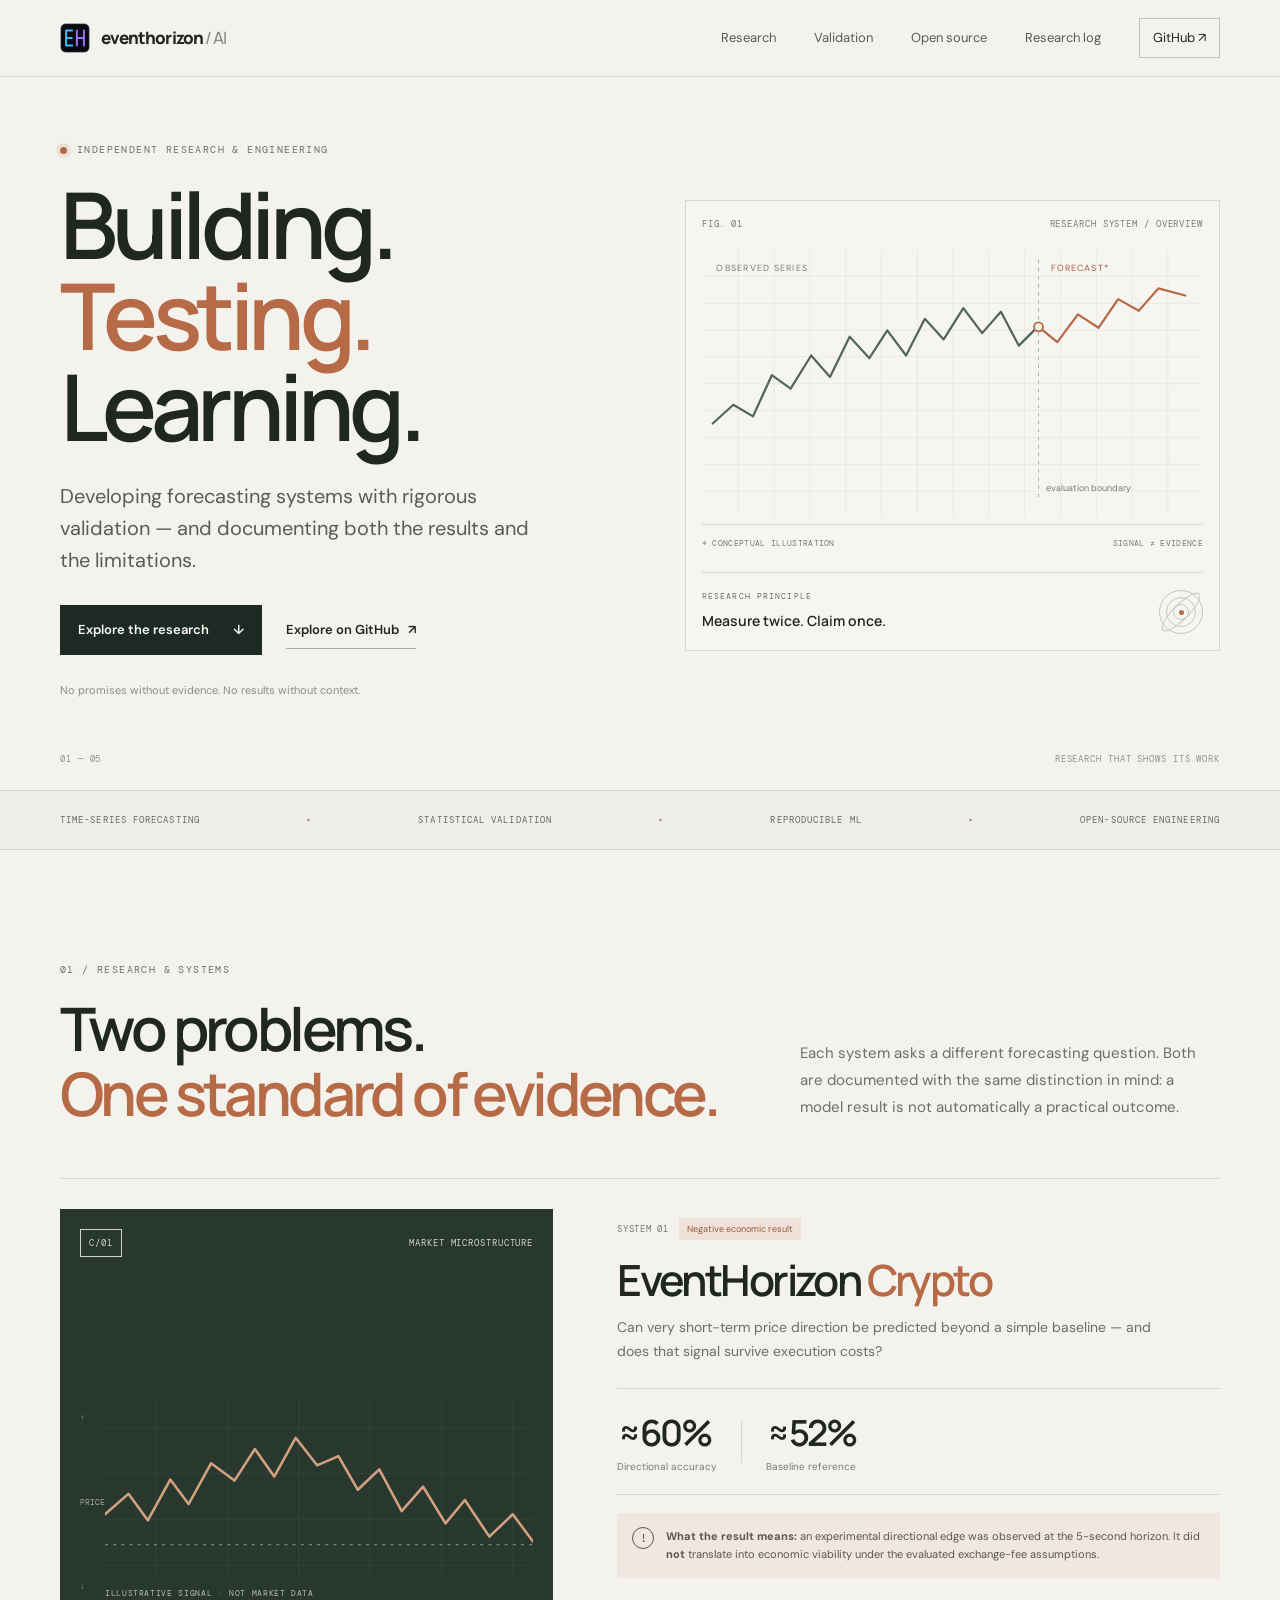
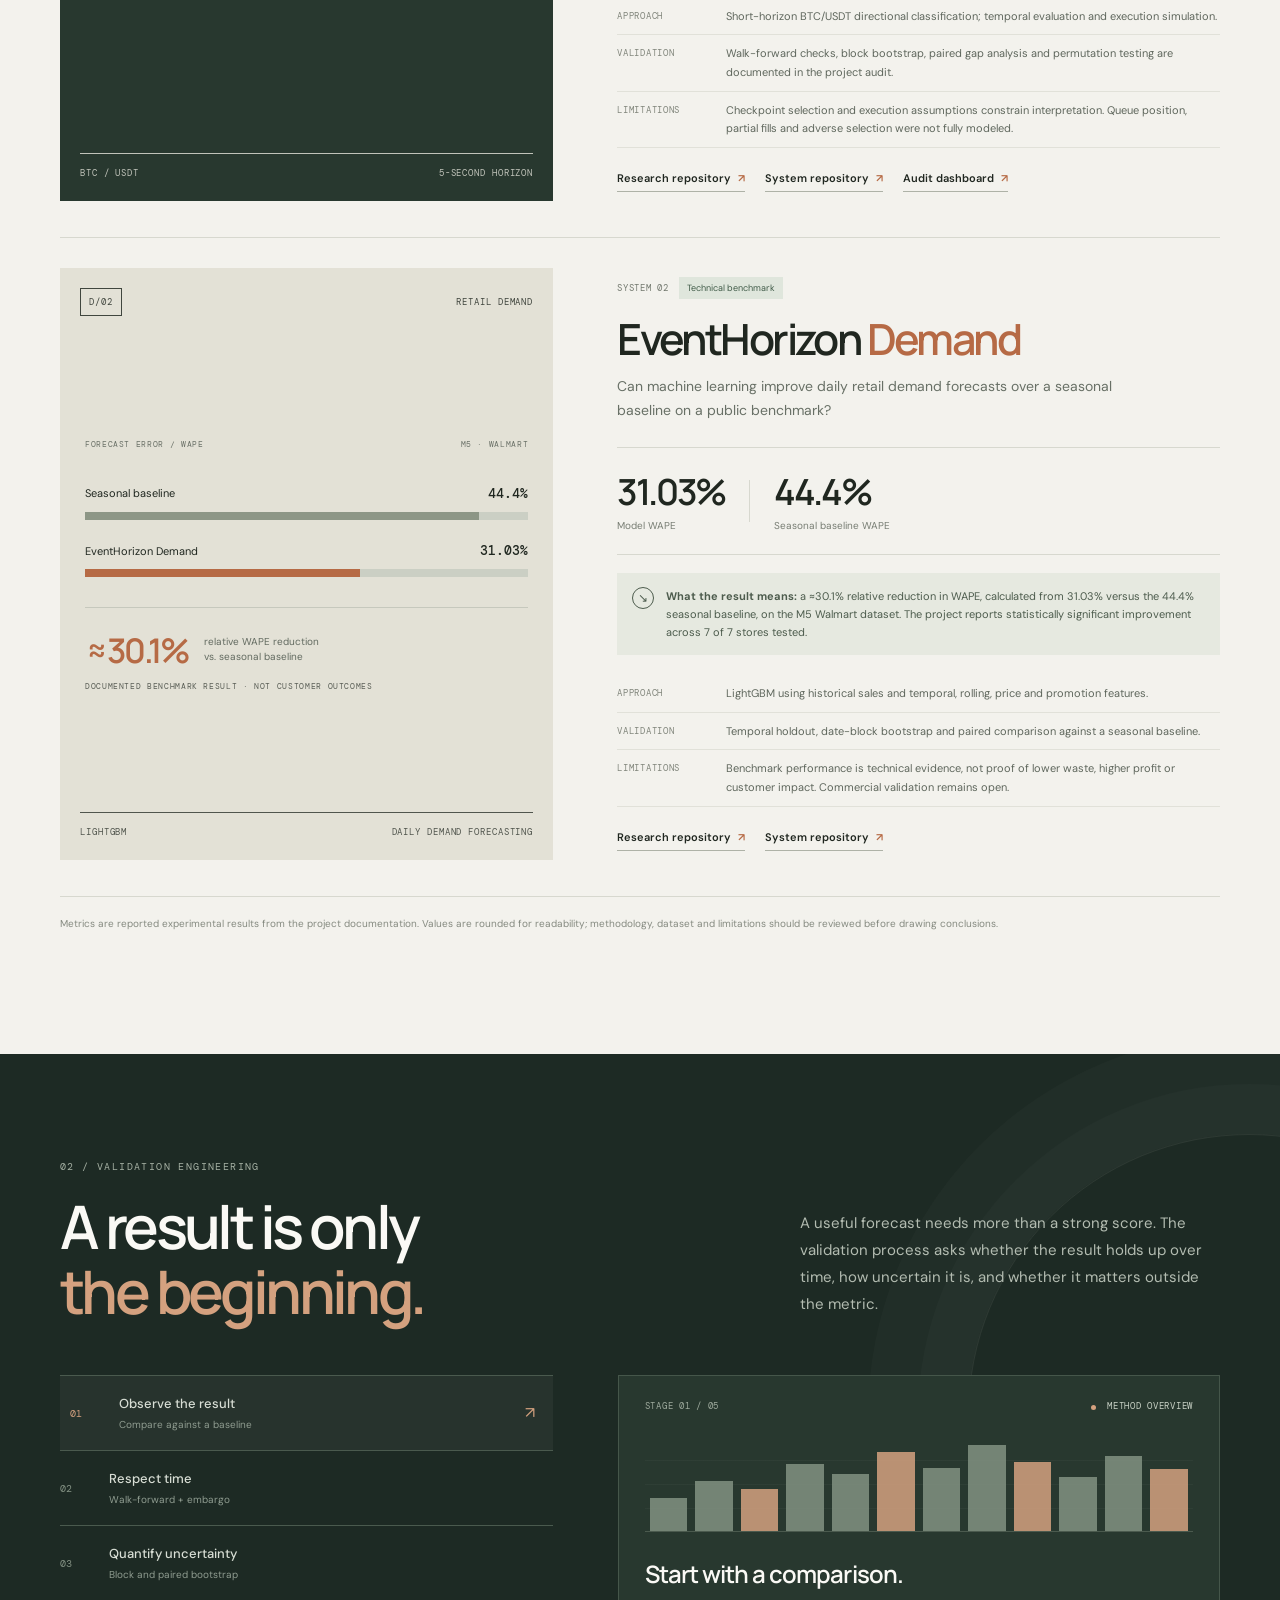
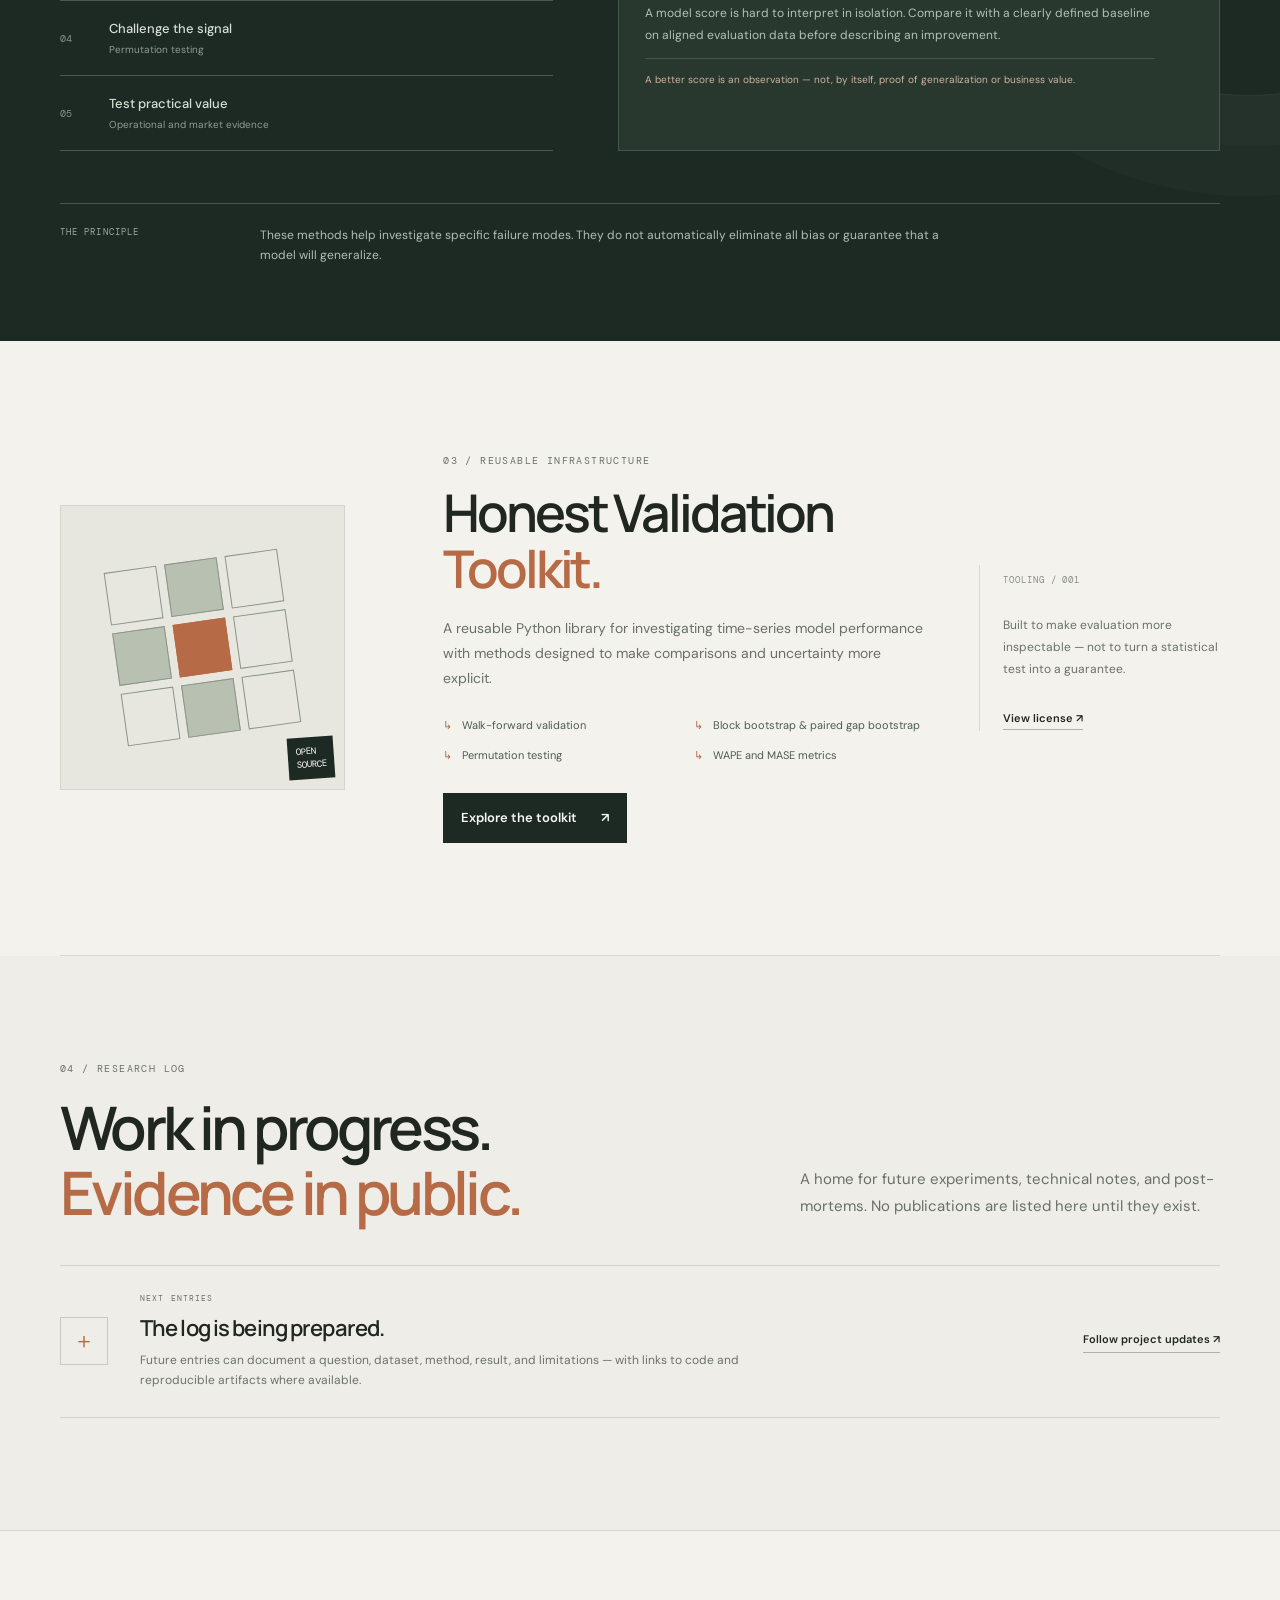
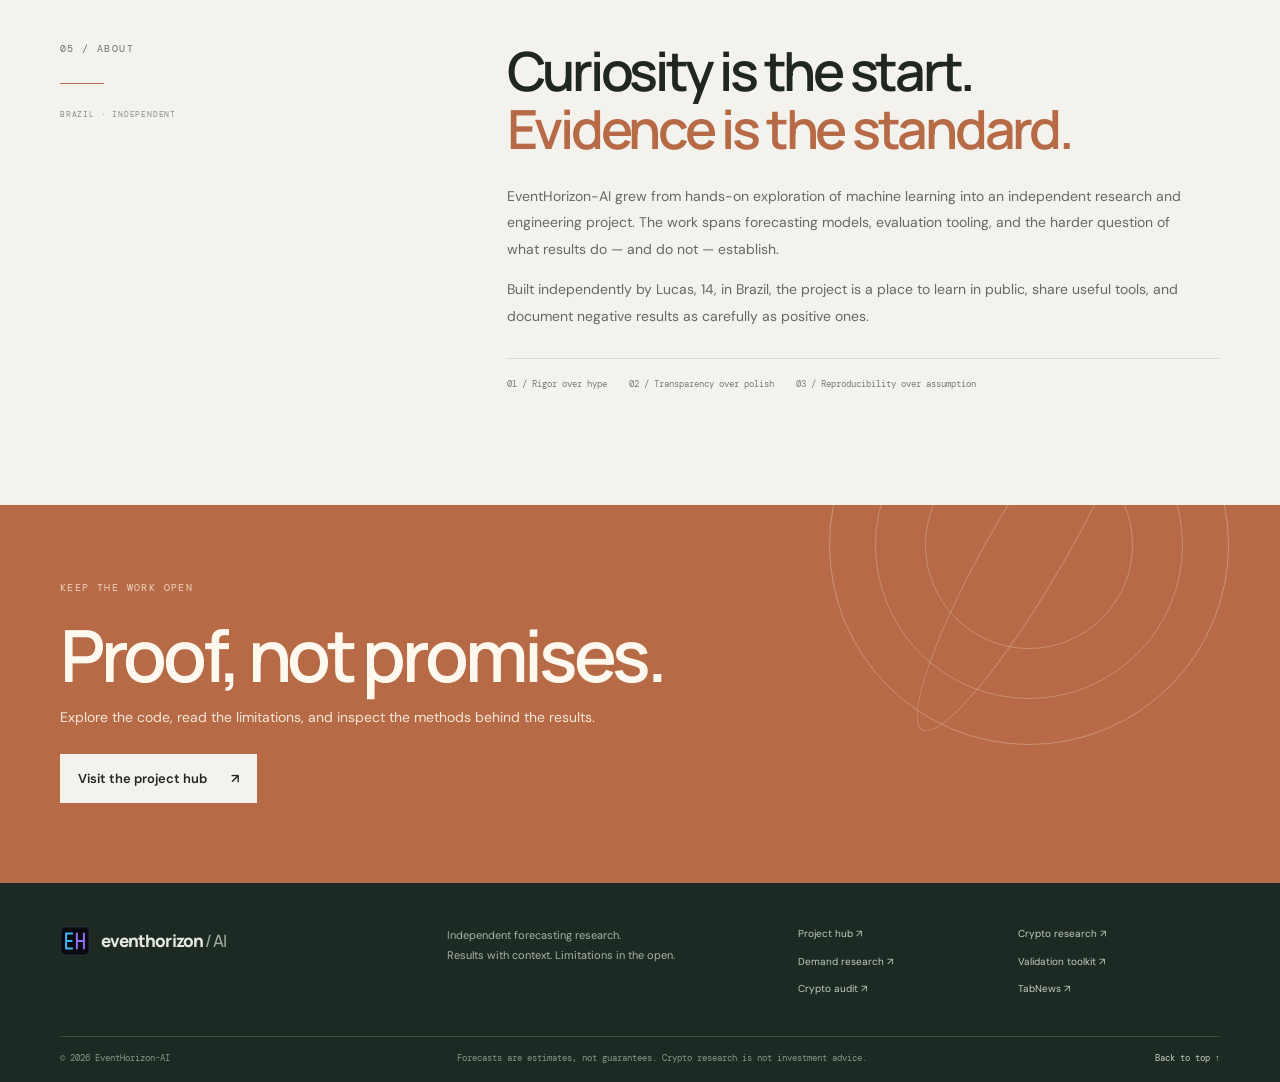
==== index.html @ e2d91763 "Add EventHorizon website" ====
<!doctype html>
<html lang="en">
<head>
  <meta charset="utf-8">
  <meta name="viewport" content="width=device-width, initial-scale=1">
  <meta name="theme-color" content="#f3f2ed">
  <title>EventHorizon-AI — Independent Forecasting Research</title>
  <meta name="description" content="Independent research and engineering for time-series forecasting, statistical validation, and reproducible machine learning. Proof, not promises.">
  <meta property="og:type" content="website">
  <meta property="og:title" content="EventHorizon-AI — Proof, not promises">
  <meta property="og:description" content="Forecasting systems, rigorous validation, and honest documentation of results and limitations.">
  <meta property="og:url" content="https://eventhorizon-ia.github.io/trader-ai/index-en.html">
  <meta property="og:image" content="https://eventhorizon-ia.github.io/trader-ai/og-image.png">
  <link rel="canonical" href="https://eventhorizon-ia.github.io/trader-ai/index-en.html">
  <link rel="stylesheet" href="style.css">
  <script src="script.js" defer></script>
</head>
<body>
  <a class="skip-link" href="#main">Skip to content</a>
  <header class="site-header">
    <div class="shell nav-wrap">
      <a class="wordmark" href="#top" aria-label="EventHorizon-AI home">
        <svg class="brand-mark" viewBox="0 0 32 32" width="30" height="30" role="img" aria-label="EH monogram" focusable="false">
          <rect x="1" y="1" width="30" height="30" rx="5" fill="#07090f" stroke="#343849" stroke-width=".75"/>
          <path class="mark-e" d="M13 8H6.5V24H13 M6.5 16H12.5"/>
          <path class="mark-h" d="M18 8V24 M18 16H25.5 M25.5 8V24"/>
        </svg>
        <span>eventhorizon<span class="wordmark-light"> / AI</span></span>
      </a>
      <button class="menu-toggle" type="button" aria-expanded="false" aria-controls="primary-nav">
        <span class="menu-lines" aria-hidden="true"></span><span class="sr-only">Toggle navigation</span>
      </button>
      <nav id="primary-nav" class="primary-nav" aria-label="Main navigation">
        <a href="#research">Research</a>
        <a href="#validation">Validation</a>
        <a href="#toolkit">Open source</a>
        <a href="#log">Research log</a>
        <a class="nav-github" href="https://github.com/EventHorizon-ia/EventHorizon" target="_blank" rel="noopener noreferrer">GitHub <span aria-hidden="true">↗</span></a>
      </nav>
    </div>
  </header>

  <main id="main">
    <section class="hero shell" id="top">
      <div class="hero-copy">
        <p class="eyebrow"><span class="status-dot"></span> INDEPENDENT RESEARCH & ENGINEERING</p>
        <h1>Building.<br><em>Testing.</em><br>Learning.</h1>
        <p class="hero-lede">Developing forecasting systems with rigorous validation — and documenting both the results and the limitations.</p>
        <div class="hero-actions">
          <a class="button button-dark" href="#research">Explore the research <span aria-hidden="true">↓</span></a>
          <a class="text-link" href="https://github.com/EventHorizon-ia/EventHorizon" target="_blank" rel="noopener noreferrer">Explore on GitHub <span aria-hidden="true">↗</span></a>
        </div>
        <p class="hero-note">No promises without evidence. No results without context.</p>
      </div>
      <div class="hero-visual" aria-label="Illustrative time-series signal and validation checkpoints">
        <div class="visual-topline"><span>FIG. 01</span><span>RESEARCH SYSTEM / OVERVIEW</span></div>
        <svg class="signal-plot" viewBox="0 0 560 300" role="img" aria-labelledby="plot-title plot-desc">
          <title id="plot-title">Illustrative time-series signal</title>
          <desc id="plot-desc">A conceptual line plot with a muted observed signal, a forecast segment, and a vertical evaluation boundary. This is not measured project data.</desc>
          <defs>
            <pattern id="grid" width="40" height="30" patternUnits="userSpaceOnUse">
              <path d="M 40 0 L 0 0 0 30" fill="none" stroke="#d8d9d3" stroke-width="1"/>
            </pattern>
          </defs>
          <rect x="1" y="1" width="558" height="298" fill="url(#grid)"/>
          <line x1="376" y1="12" x2="376" y2="282" stroke="#b2a99a" stroke-dasharray="4 5"/>
          <path class="signal-path" d="M12 195 L35 174 L57 187 L78 141 L99 156 L122 119 L143 143 L165 98 L187 122 L207 91 L228 119 L249 78 L270 101 L292 66 L313 94 L334 70 L354 108 L375 87" fill="none" stroke="#53665d" stroke-width="2.5" stroke-linecap="round" stroke-linejoin="round"/>
          <path class="signal-forecast" d="M376 87 L397 104 L420 73 L443 88 L465 56 L488 69 L510 44 L540 52" fill="none" stroke="#b66a45" stroke-width="2.5" stroke-linecap="round" stroke-linejoin="round" stroke-dasharray="5 5"/>
          <circle cx="376" cy="87" r="5" fill="#f3f2ed" stroke="#b66a45" stroke-width="2"/>
          <text x="16" y="25" fill="#777b73" font-size="10" letter-spacing="1.4">OBSERVED SERIES</text>
          <text x="390" y="25" fill="#a35d3b" font-size="10" letter-spacing="1.2">FORECAST*</text>
          <text x="384" y="270" fill="#777b73" font-size="10">evaluation boundary</text>
        </svg>
        <div class="visual-caption"><span>* Conceptual illustration</span><span>Signal ≠ evidence</span></div>
        <div class="visual-bottom">
          <div><span class="mini-label">RESEARCH PRINCIPLE</span><strong>Measure twice. Claim once.</strong></div>
          <div class="orbit" aria-hidden="true"><span></span><span></span><span></span><i></i></div>
        </div>
      </div>
      <div class="hero-index"><span>01 — 05</span><span>RESEARCH THAT SHOWS ITS WORK</span></div>
    </section>

    <section class="ticker" aria-label="Research focus">
      <div class="shell ticker-inner"><span>TIME-SERIES FORECASTING</span><b>·</b><span>STATISTICAL VALIDATION</span><b>·</b><span>REPRODUCIBLE ML</span><b>·</b><span>OPEN-SOURCE ENGINEERING</span></div>
    </section>

    <section class="section shell" id="research">
      <div class="section-heading">
        <div><p class="eyebrow">01 / RESEARCH & SYSTEMS</p><h2>Two problems.<br><em>One standard of evidence.</em></h2></div>
        <p class="section-intro">Each system asks a different forecasting question. Both are documented with the same distinction in mind: a model result is not automatically a practical outcome.</p>
      </div>

      <article class="project project-crypto">
        <div class="project-visual crypto-visual">
          <div class="project-label"><span class="project-symbol">C/01</span><span>MARKET MICROSTRUCTURE</span></div>
          <div class="crypto-chart" aria-label="Illustrative price movement, not actual market data">
            <div class="chart-y"><span>↑</span><span>PRICE</span><span>↓</span></div>
            <svg viewBox="0 0 420 180" role="img" aria-labelledby="crypto-title crypto-desc">
              <title id="crypto-title">Conceptual short-horizon price path</title>
              <desc id="crypto-desc">An illustrative zigzag price line showing why short-horizon directional prediction is challenging. It does not represent measured BTC/USDT prices.</desc>
              <g stroke="#46544c" stroke-width="1" opacity=".35"><path d="M0 30H420M0 75H420M0 120H420M0 165H420"/><path d="M50 0V180M120 0V180M190 0V180M260 0V180M330 0V180M400 0V180"/></g>
              <path class="price-path" d="M0 115 L23 95 L42 121 L64 81 L82 105 L104 65 L127 82 L147 51 L166 78 L187 40 L208 67 L229 58 L248 91 L269 71 L291 112 L312 88 L334 124 L353 101 L377 137 L400 115 L420 142" fill="none" stroke="#d4a17f" stroke-width="2.5" stroke-linecap="round" stroke-linejoin="round"/>
              <line x1="0" y1="145" x2="420" y2="145" stroke="#f1e7dc" stroke-dasharray="3 5" opacity=".55"/>
            </svg>
            <span class="chart-foot">ILLUSTRATIVE SIGNAL · NOT MARKET DATA</span>
          </div>
          <div class="project-visual-foot"><span>BTC / USDT</span><span>5-SECOND HORIZON</span></div>
        </div>
        <div class="project-content">
          <div class="project-kicker">SYSTEM 01 <span class="pill pill-warn">Negative economic result</span></div>
          <h3>EventHorizon <em>Crypto</em></h3>
          <p class="project-summary">Can very short-term price direction be predicted beyond a simple baseline — and does that signal survive execution costs?</p>
          <div class="metric-row">
            <div class="metric"><strong>≈60%</strong><span>Directional accuracy</span></div>
            <div class="metric-divider"></div>
            <div class="metric"><strong>≈52%</strong><span>Baseline reference</span></div>
          </div>
          <div class="context-line"><span class="context-icon">!</span><p><strong>What the result means:</strong> an experimental directional edge was observed at the 5-second horizon. It did <strong>not</strong> translate into economic viability under the evaluated exchange-fee assumptions.</p></div>
          <dl class="project-details">
            <div><dt>Approach</dt><dd>Short-horizon BTC/USDT directional classification; temporal evaluation and execution simulation.</dd></div>
            <div><dt>Validation</dt><dd>Walk-forward checks, block bootstrap, paired gap analysis and permutation testing are documented in the project audit.</dd></div>
            <div><dt>Limitations</dt><dd>Checkpoint selection and execution assumptions constrain interpretation. Queue position, partial fills and adverse selection were not fully modeled.</dd></div>
          </dl>
          <div class="project-links"><a href="https://github.com/EventHorizon-ia/crypto-h0-edge" target="_blank" rel="noopener noreferrer">Research repository <span>↗</span></a><a href="https://github.com/EventHorizon-ia/eventhorizon-crypto" target="_blank" rel="noopener noreferrer">System repository <span>↗</span></a><a href="dashboard-en.html">Audit dashboard <span>↗</span></a></div>
        </div>
      </article>

      <article class="project project-demand">
        <div class="project-visual demand-visual">
          <div class="project-label"><span class="project-symbol">D/02</span><span>RETAIL DEMAND</span></div>
          <div class="demand-graphic" data-model-wape="31.03" data-baseline-wape="44.4" data-chart-max="50">
            <div class="demand-top"><span>FORECAST ERROR / WAPE</span><span>M5 · WALMART</span></div>
            <div class="bar-comparison" role="img" aria-label="WAPE comparison: seasonal baseline 44.4%; EventHorizon Demand 31.03%; approximately 30.1% relative reduction compared with baseline.">
              <div class="bar-row"><span>Seasonal baseline</span><strong data-wape-value="baseline">44.4%</strong><div class="bar-track"><span class="bar-fill" data-wape-bar="baseline" style="width:88.8%"></span></div></div>
              <div class="bar-row"><span>EventHorizon Demand</span><strong data-wape-value="model">31.03%</strong><div class="bar-track bar-model"><span class="bar-fill" data-wape-bar="model" style="width:62.06%"></span></div></div>
            </div>
            <div class="improvement"><strong data-wape-reduction>≈30.1%</strong><span>relative WAPE reduction<br>vs. seasonal baseline</span></div>
            <p class="chart-foot">DOCUMENTED BENCHMARK RESULT · NOT CUSTOMER OUTCOMES</p>
          </div>
          <div class="project-visual-foot"><span>LIGHTGBM</span><span>DAILY DEMAND FORECASTING</span></div>
        </div>
        <div class="project-content">
          <div class="project-kicker">SYSTEM 02 <span class="pill pill-open">Technical benchmark</span></div>
          <h3>EventHorizon <em>Demand</em></h3>
          <p class="project-summary">Can machine learning improve daily retail demand forecasts over a seasonal baseline on a public benchmark?</p>
          <div class="metric-row">
            <div class="metric"><strong data-wape-value="model">31.03%</strong><span>Model WAPE</span></div>
            <div class="metric-divider"></div>
            <div class="metric"><strong data-wape-value="baseline">44.4%</strong><span>Seasonal baseline WAPE</span></div>
          </div>
          <div class="context-line context-positive"><span class="context-icon">↘</span><p><strong>What the result means:</strong> a <span data-wape-reduction>≈30.1%</span> relative reduction in WAPE, calculated from 31.03% versus the 44.4% seasonal baseline, on the M5 Walmart dataset. The project reports statistically significant improvement across 7 of 7 stores tested.</p></div>
          <dl class="project-details">
            <div><dt>Approach</dt><dd>LightGBM using historical sales and temporal, rolling, price and promotion features.</dd></div>
            <div><dt>Validation</dt><dd>Temporal holdout, date-block bootstrap and paired comparison against a seasonal baseline.</dd></div>
            <div><dt>Limitations</dt><dd>Benchmark performance is technical evidence, not proof of lower waste, higher profit or customer impact. Commercial validation remains open.</dd></div>
          </dl>
          <div class="project-links"><a href="https://github.com/EventHorizon-ia/demand-m5" target="_blank" rel="noopener noreferrer">Research repository <span>↗</span></a><a href="https://github.com/EventHorizon-ia/eventhorizon-demand" target="_blank" rel="noopener noreferrer">System repository <span>↗</span></a></div>
        </div>
      </article>
      <p class="source-note">Metrics are reported experimental results from the project documentation. Values are rounded for readability; methodology, dataset and limitations should be reviewed before drawing conclusions.</p>
    </section>

    <section class="validation-section" id="validation">
      <div class="shell validation-shell">
        <div class="section-heading section-heading-light">
          <div><p class="eyebrow">02 / VALIDATION ENGINEERING</p><h2>A result is only<br><em>the beginning.</em></h2></div>
          <p class="section-intro">A useful forecast needs more than a strong score. The validation process asks whether the result holds up over time, how uncertain it is, and whether it matters outside the metric.</p>
        </div>
        <div class="validation-layout">
          <div class="validation-steps" role="tablist" aria-label="Validation stages">
            <button class="validation-step is-active" id="step-tab-1" role="tab" aria-selected="true" aria-controls="step-panel" data-step="0"><span>01</span><span><strong>Observe the result</strong><small>Compare against a baseline</small></span><span class="step-arrow">↗</span></button>
            <button class="validation-step" id="step-tab-2" role="tab" aria-selected="false" aria-controls="step-panel" data-step="1"><span>02</span><span><strong>Respect time</strong><small>Walk-forward + embargo</small></span><span class="step-arrow">↗</span></button>
            <button class="validation-step" id="step-tab-3" role="tab" aria-selected="false" aria-controls="step-panel" data-step="2"><span>03</span><span><strong>Quantify uncertainty</strong><small>Block and paired bootstrap</small></span><span class="step-arrow">↗</span></button>
            <button class="validation-step" id="step-tab-4" role="tab" aria-selected="false" aria-controls="step-panel" data-step="3"><span>04</span><span><strong>Challenge the signal</strong><small>Permutation testing</small></span><span class="step-arrow">↗</span></button>
            <button class="validation-step" id="step-tab-5" role="tab" aria-selected="false" aria-controls="step-panel" data-step="4"><span>05</span><span><strong>Test practical value</strong><small>Operational and market evidence</small></span><span class="step-arrow">↗</span></button>
          </div>
          <div class="validation-panel" id="step-panel" role="tabpanel" aria-labelledby="step-tab-1" tabindex="0">
            <div class="panel-top"><span id="panel-index">STAGE 01 / 05</span><span class="panel-status"><i></i> METHOD OVERVIEW</span></div>
            <div class="panel-graphic" aria-hidden="true">
              <div class="sample-bars"><i style="height:36%"></i><i style="height:54%"></i><i style="height:45%"></i><i style="height:72%"></i><i style="height:61%"></i><i style="height:84%"></i><i style="height:68%"></i><i style="height:92%"></i><i style="height:74%"></i><i style="height:58%"></i><i style="height:80%"></i><i style="height:66%"></i></div>
            </div>
            <h3 id="panel-title">Start with a comparison.</h3>
            <p id="panel-copy">A model score is hard to interpret in isolation. Compare it with a clearly defined baseline on aligned evaluation data before describing an improvement.</p>
            <p class="panel-caveat" id="panel-caveat">A better score is an observation — not, by itself, proof of generalization or business value.</p>
          </div>
        </div>
        <div class="validation-footnote"><span>THE PRINCIPLE</span><p>These methods help investigate specific failure modes. They do not automatically eliminate all bias or guarantee that a model will generalize.</p></div>
      </div>
    </section>

    <section class="section shell toolkit-section" id="toolkit">
      <div class="toolkit-mark" aria-hidden="true">
        <div class="toolkit-grid"><span></span><span></span><span></span><span></span><span></span><span></span><span></span><span></span><span></span></div>
        <div class="toolkit-stamp">OPEN<br>SOURCE</div>
      </div>
      <div class="toolkit-copy">
        <p class="eyebrow">03 / REUSABLE INFRASTRUCTURE</p>
        <h2>Honest Validation<br><em>Toolkit.</em></h2>
        <p>A reusable Python library for investigating time-series model performance with methods designed to make comparisons and uncertainty more explicit.</p>
        <ul class="tool-list">
          <li><span>↳</span> Walk-forward validation</li>
          <li><span>↳</span> Block bootstrap & paired gap bootstrap</li>
          <li><span>↳</span> Permutation testing</li>
          <li><span>↳</span> WAPE and MASE metrics</li>
        </ul>
        <a class="button button-dark" href="https://github.com/EventHorizon-ia/honest-validation-toolkit" target="_blank" rel="noopener noreferrer">Explore the toolkit <span aria-hidden="true">↗</span></a>
      </div>
      <div class="toolkit-aside"><span class="aside-index">TOOLING / 001</span><p>Built to make evaluation more inspectable — not to turn a statistical test into a guarantee.</p><a href="https://github.com/EventHorizon-ia/honest-validation-toolkit/blob/main/LICENSE" target="_blank" rel="noopener noreferrer">View license <span aria-hidden="true">↗</span></a></div>
    </section>

    <section class="log-section" id="log">
      <div class="shell">
        <div class="section-heading">
          <div><p class="eyebrow">04 / RESEARCH LOG</p><h2>Work in progress.<br><em>Evidence in public.</em></h2></div>
          <p class="section-intro">A home for future experiments, technical notes, and post-mortems. No publications are listed here until they exist.</p>
        </div>
        <div class="log-empty">
          <div class="log-empty-symbol" aria-hidden="true">＋</div>
          <div><span class="mini-label">NEXT ENTRIES</span><h3>The log is being prepared.</h3><p>Future entries can document a question, dataset, method, result, and limitations — with links to code and reproducible artifacts where available.</p></div>
          <a href="https://github.com/EventHorizon-ia/EventHorizon/issues" target="_blank" rel="noopener noreferrer">Follow project updates <span aria-hidden="true">↗</span></a>
        </div>
      </div>
    </section>

    <section class="about-section shell" id="about">
      <div class="about-label"><p class="eyebrow">05 / ABOUT</p><span class="about-line"></span><span class="about-coord">BRAZIL · INDEPENDENT</span></div>
      <div class="about-copy"><h2>Curiosity is the start.<br><em>Evidence is the standard.</em></h2><p>EventHorizon-AI grew from hands-on exploration of machine learning into an independent research and engineering project. The work spans forecasting models, evaluation tooling, and the harder question of what results do — and do not — establish.</p><p>Built independently by Lucas, 14, in Brazil, the project is a place to learn in public, share useful tools, and document negative results as carefully as positive ones.</p><div class="about-principles"><span>01 / Rigor over hype</span><span>02 / Transparency over polish</span><span>03 / Reproducibility over assumption</span></div></div>
    </section>

    <section class="closing-band">
      <div class="shell closing-inner"><p class="eyebrow">KEEP THE WORK OPEN</p><h2>Proof, not promises.</h2><p>Explore the code, read the limitations, and inspect the methods behind the results.</p><a class="button button-paper" href="https://github.com/EventHorizon-ia/EventHorizon" target="_blank" rel="noopener noreferrer">Visit the project hub <span aria-hidden="true">↗</span></a></div>
      <div class="closing-orbit" aria-hidden="true"><span></span><span></span><span></span></div>
    </section>
  </main>

  <footer class="site-footer">
    <div class="shell footer-top">
      <a class="wordmark footer-wordmark" href="#top"><svg class="brand-mark" viewBox="0 0 32 32" width="30" height="30" role="img" aria-label="EH monogram" focusable="false">
          <rect x="1" y="1" width="30" height="30" rx="5" fill="#07090f" stroke="#343849" stroke-width=".75"/>
          <path class="mark-e" d="M13 8H6.5V24H13 M6.5 16H12.5"/>
          <path class="mark-h" d="M18 8V24 M18 16H25.5 M25.5 8V24"/>
        </svg><span>eventhorizon<span class="wordmark-light"> / AI</span></span></a>
      <p>Independent forecasting research.<br>Results with context. Limitations in the open.</p>
      <div class="footer-links">
        <a href="https://github.com/EventHorizon-ia/EventHorizon" target="_blank" rel="noopener noreferrer">Project hub ↗</a>
        <a href="https://github.com/EventHorizon-ia/crypto-h0-edge" target="_blank" rel="noopener noreferrer">Crypto research ↗</a>
        <a href="https://github.com/EventHorizon-ia/demand-m5" target="_blank" rel="noopener noreferrer">Demand research ↗</a>
        <a href="https://github.com/EventHorizon-ia/honest-validation-toolkit" target="_blank" rel="noopener noreferrer">Validation toolkit ↗</a>
        <a href="https://eventhorizon-ia.github.io/trader-ai/dashboard-en.html">Crypto audit ↗</a>
        <a href="https://www.tabnews.com.br/" target="_blank" rel="noopener noreferrer">TabNews ↗</a>
      </div>
    </div>
    <div class="shell footer-bottom"><span>© <span id="year">2026</span> EventHorizon-AI</span><span>Forecasts are estimates, not guarantees. Crypto research is not investment advice.</span><a href="#top">Back to top ↑</a></div>
  </footer>
</body>
</html>
---- style.css ----
@import url('https://fonts.googleapis.com/css2?family=DM+Mono:wght@400;500&family=DM+Sans:wght@400;500;600;700&family=Manrope:wght@400;500;600;700;800&display=swap');

:root {
  --paper: #f3f2ed;
  --paper-deep: #e8e7df;
  --ink: #202720;
  --muted: #6b7169;
  --line: #d7d8cf;
  --forest: #334a3e;
  --forest-dark: #1d2a24;
  --clay: #b66a45;
  --clay-light: #d4a17f;
  --electric-blue: #43baff;
  --signal-violet: #9a72ff;
  --white: #faf9f5;
  --mono: "DM Mono", "SFMono-Regular", Consolas, monospace;
  --sans: "DM Sans", Arial, sans-serif;
  --display: "Manrope", "DM Sans", sans-serif;
  --shell: 1160px;
}
* { box-sizing: border-box; }
html { scroll-behavior: smooth; scroll-padding-top: 90px; }
body { margin: 0; background: var(--paper); color: var(--ink); font-family: var(--sans); font-size: 16px; line-height: 1.65; -webkit-font-smoothing: antialiased; }
a { color: inherit; text-decoration: none; }
button { font: inherit; }
a:focus-visible, button:focus-visible { outline: 3px solid var(--clay); outline-offset: 4px; }
::selection { background: #d9b7a0; color: #202720; }
.shell { width: min(var(--shell), calc(100% - 64px)); margin-inline: auto; }
.skip-link { position: absolute; top: -80px; left: 16px; z-index: 100; background: var(--ink); color: white; padding: 12px 16px; }
.skip-link:focus { top: 12px; }
.sr-only { position: absolute; width: 1px; height: 1px; padding: 0; margin: -1px; overflow: hidden; clip: rect(0,0,0,0); white-space: nowrap; border: 0; }
.site-header { position: sticky; top: 0; z-index: 50; background: rgba(243,242,237,.94); backdrop-filter: blur(12px); border-bottom: 1px solid rgba(215,216,207,.8); }
.nav-wrap { min-height: 76px; display: flex; align-items: center; justify-content: space-between; gap: 24px; }
.wordmark { display: inline-flex; align-items: center; gap: 11px; font-family: var(--display); font-weight: 800; letter-spacing: -.055em; font-size: 17px; white-space: nowrap; }
.wordmark-light { color: #888c82; font-weight: 500; }
.brand-mark { display: block; flex: 0 0 auto; overflow: visible; border-radius: 6px; }
.brand-mark .mark-e, .brand-mark .mark-h { fill: none; stroke-width: 2.1; stroke-linecap: round; stroke-linejoin: round; }
.brand-mark .mark-e { stroke: var(--electric-blue); }
.brand-mark .mark-h { stroke: var(--signal-violet); }
.wordmark:hover .brand-mark, .wordmark:focus-visible .brand-mark { filter: drop-shadow(0 0 3px rgba(67,186,255,.18)); }
.primary-nav { display: flex; align-items: center; gap: clamp(18px, 3vw, 38px); font-size: 13px; color: #565d55; }
.primary-nav a { transition: color .2s ease; }.primary-nav a:hover { color: var(--clay); }
.primary-nav .nav-github { color: var(--ink); border: 1px solid #bfc3b8; padding: 8px 13px; }
.menu-toggle { display: none; border: 1px solid var(--line); background: transparent; color: var(--ink); width: 42px; height: 42px; cursor: pointer; }
.menu-lines, .menu-lines::before, .menu-lines::after { display: block; width: 18px; height: 1.5px; background: var(--ink); margin: auto; position: relative; }
.menu-lines::before, .menu-lines::after { content: ""; position: absolute; left: 0; }
.menu-lines::before { top: -6px; }.menu-lines::after { top: 6px; }
.hero { min-height: 640px; display: grid; grid-template-columns: 1fr 1fr; align-items: center; column-gap: clamp(38px, 7vw, 90px); padding-top: 65px; padding-bottom: 80px; position: relative; }
.eyebrow, .mini-label { font-family: var(--mono); font-size: 10px; letter-spacing: .14em; color: var(--muted); margin: 0 0 20px; }
.hero .eyebrow { display: flex; align-items: center; gap: 10px; }
.status-dot { width: 7px; height: 7px; background: var(--clay); border-radius: 50%; box-shadow: 0 0 0 4px rgba(182,106,69,.12); }
h1, h2, h3, p { margin-top: 0; }
h1, h2, h3 { font-family: var(--display); letter-spacing: -.06em; font-weight: 600; }
h1 { font-size: clamp(56px, 7.2vw, 94px); line-height: .99; margin-bottom: 28px; }
h1 em, h2 em, h3 em { color: var(--clay); font-style: normal; }
.hero-lede { max-width: 470px; font-size: clamp(17px, 1.6vw, 20px); line-height: 1.6; color: #565e55; margin-bottom: 29px; }
.hero-actions { display: flex; flex-wrap: wrap; align-items: center; gap: 24px; }
.button { display: inline-flex; align-items: center; justify-content: center; gap: 24px; padding: 14px 18px; min-height: 49px; font-size: 13px; font-weight: 600; transition: transform .2s ease, background .2s ease; }
.button:hover { transform: translateY(-2px); }
.button-dark { background: var(--forest-dark); color: var(--white); }.button-dark:hover { background: var(--forest); }
.text-link { font-size: 13px; font-weight: 600; border-bottom: 1px solid #a9ada2; padding: 8px 0; }.text-link span { margin-left: 6px; }
.hero-note { font-size: 11px; color: #8a8e84; margin-top: 26px; }
.hero-visual { border: 1px solid var(--line); padding: 16px; background: rgba(250,249,245,.45); align-self: center; }
.visual-topline, .visual-caption, .project-visual-foot { display: flex; justify-content: space-between; gap: 12px; font-family: var(--mono); font-size: 9px; letter-spacing: .1em; color: #777d73; }
.signal-plot { display: block; width: 100%; margin: 17px 0 6px; }
.visual-caption { border-top: 1px solid var(--line); padding-top: 12px; letter-spacing: .04em; text-transform: uppercase; font-size: 8px; }
.visual-bottom { border-top: 1px solid var(--line); margin-top: 22px; padding-top: 17px; display: flex; align-items: center; justify-content: space-between; }
.mini-label { display: block; font-size: 8px; margin-bottom: 5px; }
.visual-bottom strong { font-family: var(--display); font-size: 14px; font-weight: 600; }
.orbit { width: 44px; height: 44px; border: 1px solid #c4c8bc; border-radius: 50%; position: relative; display: grid; place-items: center; }
.orbit span { position: absolute; inset: 6px; border: 1px solid #c4c8bc; border-radius: 50%; }.orbit span:nth-child(2) { inset: 13px; }.orbit span:nth-child(3) { inset: -5px 13px; transform: rotate(45deg); border-radius: 50%; }.orbit i { width: 5px; height: 5px; background: var(--clay); border-radius: 50%; }
.hero-index { position: absolute; bottom: 25px; left: 0; right: 0; display: flex; justify-content: space-between; font: 9px var(--mono); letter-spacing: .1em; color: #92958b; }
.ticker { border-block: 1px solid var(--line); background: #eeede7; }
.ticker-inner { display: flex; align-items: center; justify-content: space-between; min-height: 58px; gap: 15px; font: 9px var(--mono); letter-spacing: .12em; color: #656c62; }
.ticker-inner b { color: var(--clay); font-size: 15px; font-weight: 400; }
.section { padding-top: 112px; padding-bottom: 112px; }
.section-heading { display: grid; grid-template-columns: 1.1fr .7fr; gap: 80px; align-items: end; margin-bottom: 52px; }
.section-heading .eyebrow { margin-bottom: 18px; }
h2 { font-size: clamp(38px, 5vw, 60px); line-height: 1.08; margin-bottom: 0; }
.section-intro { max-width: 430px; color: #697067; font-size: 15px; line-height: 1.8; margin-bottom: 5px; }
.project { display: grid; grid-template-columns: .9fr 1.1fr; border-top: 1px solid var(--line); padding: 30px 0 36px; gap: clamp(30px, 5vw, 68px); }
.project:last-of-type { border-bottom: 1px solid var(--line); }
.project-visual { min-height: 405px; display: flex; flex-direction: column; justify-content: space-between; padding: 20px; color: #f4f2e9; overflow: hidden; }
.crypto-visual { background: #28382f; }.demand-visual { background: #e3e1d6; color: var(--ink); }
.project-label { display: flex; align-items: center; justify-content: space-between; font: 9px var(--mono); letter-spacing: .1em; opacity: .83; }
.project-symbol { border: 1px solid currentColor; padding: 7px 8px; }
.crypto-chart { position: relative; padding: 10px 0 25px 25px; }
.crypto-chart svg { width: 100%; display: block; }
.chart-y { position: absolute; left: 0; top: 25px; bottom: 32px; display: flex; flex-direction: column; justify-content: space-between; font: 8px var(--mono); opacity: .6; }
.chart-foot { font: 8px var(--mono); letter-spacing: .08em; display: block; margin-top: 8px; opacity: .7; }
.project-visual-foot { color: inherit; border-top: 1px solid currentColor; opacity: .75; padding-top: 12px; }
.demand-graphic { padding: 25px 5px 15px; }
.demand-top { display: flex; justify-content: space-between; font: 8px var(--mono); letter-spacing: .08em; color: #6b7168; margin-bottom: 35px; }
.bar-row { display: grid; grid-template-columns: 1fr auto; gap: 9px 15px; margin-bottom: 22px; align-items: center; font-size: 11px; }
.bar-row strong { font: 500 13px var(--mono); }
.bar-track { grid-column: 1 / -1; height: 8px; background: #cbcfc4; }
.bar-track span { display: block; height: 100%; background: #8d9686; }
.bar-model span { background: var(--clay); }
.improvement { border-top: 1px solid #c6c8bd; padding-top: 19px; margin-top: 30px; display: flex; align-items: center; gap: 15px; }
.improvement strong { font: 600 34px var(--display); letter-spacing: -.06em; color: var(--clay); }
.improvement span { font-size: 10px; color: #626a60; line-height: 1.45; }
.project-content { padding: 9px 0; }
.project-kicker { display: flex; align-items: center; gap: 10px; font: 9px var(--mono); letter-spacing: .08em; color: #73796f; margin-bottom: 16px; }
.pill { display: inline-block; padding: 5px 8px; font: 9px var(--sans); letter-spacing: 0; }.pill-warn { background: #f0e2d8; color: #955b3d; }.pill-open { background: #dfe6dc; color: #405b48; }
.project-content h3 { font-size: clamp(32px, 3.4vw, 43px); margin-bottom: 13px; line-height: 1.1; }
.project-summary { max-width: 540px; color: #687066; line-height: 1.7; margin-bottom: 24px; font-size: 14px; }
.metric-row { display: flex; align-items: center; gap: 24px; padding: 19px 0; border-block: 1px solid var(--line); }
.metric { display: flex; flex-direction: column; gap: 2px; }.metric strong { font: 600 clamp(27px, 3vw, 36px) var(--display); letter-spacing: -.06em; }.metric span { color: #777d73; font-size: 10px; }
.metric-divider { width: 1px; height: 42px; background: var(--line); }
.context-line { display: flex; gap: 12px; align-items: flex-start; background: #f0e7df; padding: 14px 15px; margin: 18px 0; color: #5e554e; }
.context-positive { background: #e6e9e0; color: #4d5c4d; }
.context-icon { display: grid; place-items: center; flex: 0 0 22px; height: 22px; border: 1px solid currentColor; border-radius: 50%; font: 12px var(--mono); }
.context-line p { font-size: 11px; line-height: 1.65; margin: 0; }
.project-details { margin: 20px 0; }
.project-details div { display: grid; grid-template-columns: 95px 1fr; gap: 14px; padding: 9px 0; border-bottom: 1px solid #e1e1d9; }
.project-details dt { font: 9px var(--mono); letter-spacing: .08em; text-transform: uppercase; color: #81867c; padding-top: 3px; }
.project-details dd { font-size: 11px; line-height: 1.7; color: #5f675d; margin: 0; }
.project-links { display: flex; flex-wrap: wrap; gap: 10px 20px; margin-top: 21px; }
.project-links a, .toolkit-aside a, .log-empty > a { font-size: 11px; font-weight: 600; border-bottom: 1px solid #aeb2a7; padding-bottom: 4px; }.project-links a span { color: var(--clay); margin-left: 4px; }
.source-note { font-size: 10px; color: #858a80; margin-top: 19px; }
.validation-section { background: var(--forest-dark); color: var(--white); padding: 105px 0 75px; overflow: hidden; position: relative; }
.validation-section::before { content: ""; position: absolute; width: 560px; height: 560px; border: 1px solid rgba(240,239,229,.08); border-radius: 50%; right: -250px; top: 80px; box-shadow: 0 0 0 50px rgba(240,239,229,.018), 0 0 0 100px rgba(240,239,229,.018); pointer-events: none; }
.section-heading-light { position: relative; z-index: 1; }.section-heading-light .eyebrow { color: #a5b0a3; }.section-heading-light .section-intro { color: #b3bcb1; }.section-heading-light h2 em { color: var(--clay-light); }
.validation-layout { display: grid; grid-template-columns: .9fr 1.1fr; gap: 65px; position: relative; z-index: 1; }
.validation-steps { border-top: 1px solid #4a5a4e; }
.validation-step { width: 100%; display: grid; grid-template-columns: 36px 1fr 20px; gap: 13px; align-items: center; text-align: left; background: transparent; color: #9da99c; border: 0; border-bottom: 1px solid #4a5a4e; padding: 17px 8px 17px 0; cursor: pointer; transition: color .2s, background .2s; }
.validation-step > span:first-child { font: 10px var(--mono); color: #849284; }.validation-step strong { display: block; font-size: 13px; font-weight: 500; color: #d8ded5; }.validation-step small { display: block; font-size: 10px; color: #8f9c90; margin-top: 2px; }.validation-step .step-arrow { opacity: 0; color: var(--clay-light); }.validation-step.is-active { background: rgba(255,255,255,.045); padding-left: 10px; color: white; }.validation-step.is-active .step-arrow { opacity: 1; }.validation-step.is-active > span:first-child { color: var(--clay-light); }
.validation-panel { background: #28382f; border: 1px solid #45564a; padding: 24px 26px 27px; min-height: 365px; }
.panel-top { display: flex; justify-content: space-between; gap: 10px; font: 9px var(--mono); letter-spacing: .08em; color: #9eaa9d; }.panel-status { color: #c9d2c6; }.panel-status i { display: inline-block; width: 5px; height: 5px; background: var(--clay-light); border-radius: 50%; margin-right: 5px; vertical-align: middle; }
.panel-graphic { height: 95px; margin: 25px 0 22px; border-bottom: 1px solid #4b5a4e; display: flex; align-items: end; gap: 7px; padding: 0 5px; background: repeating-linear-gradient(to bottom, transparent 0, transparent 23px, rgba(222,229,218,.07) 24px); }
.sample-bars { width: 100%; display: flex; gap: 8px; align-items: end; height: 100%; }.sample-bars i { flex: 1; background: #829282; opacity: .85; }.sample-bars i:nth-child(3n) { background: var(--clay-light); }
.validation-panel h3 { font-size: 24px; margin-bottom: 9px; letter-spacing: -.04em; }.validation-panel p { font-size: 12px; line-height: 1.8; color: #b6c0b4; max-width: 510px; }.validation-panel .panel-caveat { border-top: 1px solid #45564a; padding-top: 12px; color: #d2b29d; font-size: 10px; margin-bottom: 0; }
.validation-footnote { border-top: 1px solid #46564a; display: grid; grid-template-columns: 180px 1fr; gap: 20px; margin-top: 52px; padding-top: 22px; position: relative; z-index: 1; }.validation-footnote span { font: 9px var(--mono); letter-spacing: .12em; color: #9da99c; }.validation-footnote p { font-size: 12px; color: #b4bdb2; margin: 0; max-width: 700px; }
.toolkit-section { display: grid; grid-template-columns: .75fr 1.1fr .55fr; gap: 55px; align-items: center; border-bottom: 1px solid var(--line); }
.toolkit-mark { aspect-ratio: 1 / 1; max-width: 285px; width: 100%; background: #e8e7df; position: relative; display: grid; place-items: center; border: 1px solid #d4d6cc; }
.toolkit-grid { width: 62%; height: 62%; display: grid; grid-template-columns: repeat(3,1fr); gap: 8px; transform: rotate(-8deg); }.toolkit-grid span { border: 1px solid #899487; position: relative; }.toolkit-grid span:nth-child(2), .toolkit-grid span:nth-child(4), .toolkit-grid span:nth-child(8) { background: #b7c0b1; }.toolkit-grid span:nth-child(5) { background: var(--clay); border-color: var(--clay); }.toolkit-stamp { position: absolute; right: 10px; bottom: 10px; background: var(--forest-dark); color: white; font: 9px/1.45 var(--mono); padding: 8px; transform: rotate(-4deg); }
.toolkit-copy .eyebrow { margin-bottom: 16px; }.toolkit-copy h2 { font-size: clamp(37px, 4.2vw, 52px); margin-bottom: 18px; }.toolkit-copy > p:not(.eyebrow) { font-size: 14px; color: #697067; line-height: 1.8; max-width: 500px; }.tool-list { list-style: none; padding: 0; margin: 25px 0 29px; display: grid; grid-template-columns: 1fr 1fr; gap: 12px 20px; font-size: 11px; color: #4e5c50; }.tool-list li span { color: var(--clay); margin-right: 7px; }
.toolkit-aside { border-left: 1px solid var(--line); padding-left: 23px; }.aside-index { font: 9px var(--mono); letter-spacing: .1em; color: #878d82; }.toolkit-aside p { margin: 24px 0; font-size: 12px; color: #6a7167; line-height: 1.8; }
.log-section { padding: 105px 0 112px; background: #eeede7; border-bottom: 1px solid var(--line); }.log-section .section-heading { margin-bottom: 40px; }
.log-empty { border-block: 1px solid #d1d3c9; padding: 26px 0; display: grid; grid-template-columns: 55px 1fr auto; gap: 25px; align-items: center; }.log-empty-symbol { display: grid; place-items: center; width: 48px; height: 48px; border: 1px solid #c7cabe; color: var(--clay); font-size: 22px; font-weight: 300; }.log-empty .mini-label { margin-bottom: 5px; }.log-empty h3 { font-size: 22px; margin-bottom: 5px; letter-spacing: -.04em; }.log-empty p { color: #6c736a; font-size: 12px; margin: 0; max-width: 620px; }.log-empty > a { white-space: nowrap; }
.about-section { display: grid; grid-template-columns: .5fr 1fr; gap: 90px; padding-top: 110px; padding-bottom: 115px; }.about-label .eyebrow { margin-bottom: 26px; }.about-line { display: block; width: 44px; height: 1px; background: var(--clay); margin-bottom: 15px; }.about-coord { font: 8px var(--mono); letter-spacing: .1em; color: #8a9085; }.about-copy h2 { font-size: clamp(34px, 4.5vw, 54px); margin-bottom: 25px; }.about-copy > p { color: #636b61; font-size: 14px; max-width: 690px; line-height: 1.9; }.about-principles { display: flex; flex-wrap: wrap; gap: 10px 22px; border-top: 1px solid var(--line); padding-top: 19px; margin-top: 28px; font: 9px var(--mono); color: #777e73; }
.closing-band { background: var(--clay); color: #fff8ef; padding: 75px 0 80px; position: relative; overflow: hidden; }.closing-inner { position: relative; z-index: 1; }.closing-band .eyebrow { color: #f0d4c1; }.closing-band h2 { font-size: clamp(44px, 6vw, 72px); margin-bottom: 12px; }.closing-band p:not(.eyebrow) { color: #f7e6da; font-size: 14px; margin-bottom: 25px; }.button-paper { background: var(--paper); color: var(--ink); }.button-paper:hover { background: white; }.closing-orbit { position: absolute; width: 400px; height: 400px; border: 1px solid rgba(255,255,255,.28); border-radius: 50%; right: 4%; top: -160px; }.closing-orbit span { position: absolute; inset: 45px; border: 1px solid rgba(255,255,255,.25); border-radius: 50%; }.closing-orbit span:nth-child(2) { inset: 95px; }.closing-orbit span:nth-child(3) { inset: -15px 160px; transform: rotate(30deg); }
.site-footer { background: #1d2a24; color: #e6e9e0; padding: 43px 0 18px; }.footer-top { display: grid; grid-template-columns: 1fr .9fr 1.2fr; gap: 35px; padding-bottom: 38px; }.footer-wordmark { align-self: start; }.footer-wordmark .brand-mark { opacity: .96; }.footer-wordmark .wordmark-light { color: #9eaa9d; }.footer-top > p { font-size: 11px; color: #a8b3a6; line-height: 1.8; margin: 0; }.footer-links { display: grid; grid-template-columns: 1fr 1fr; gap: 11px 18px; }.footer-links a { color: #c2ccc0; font-size: 10px; }.footer-links a:hover, .footer-bottom a:hover { color: var(--clay-light); }.footer-bottom { border-top: 1px solid #3d4b41; padding-top: 15px; display: flex; justify-content: space-between; gap: 20px; color: #899789; font: 9px var(--mono); }.footer-bottom a { color: #c2ccc0; white-space: nowrap; }

@media (max-width: 900px) {
  .shell { width: min(var(--shell), calc(100% - 42px)); }
  .hero { column-gap: 30px; min-height: 590px; }.hero-visual { padding: 12px; }
  .section-heading { gap: 35px; }.project { gap: 30px; }.project-visual { min-height: 365px; padding: 16px; }
  .validation-layout { gap: 30px; }.toolkit-section { grid-template-columns: .65fr 1fr; gap: 35px; }.toolkit-aside { grid-column: 2; border-left: 0; border-top: 1px solid var(--line); padding: 17px 0 0; }.toolkit-aside p { margin: 10px 0; }.toolkit-aside a { display: inline-block; }
  .about-section { gap: 45px; }.footer-top { grid-template-columns: 1fr 1fr; }.footer-links { grid-column: 1 / -1; max-width: 600px; }
}
@media (max-width: 650px) {
  html { scroll-padding-top: 70px; }
  .shell { width: calc(100% - 36px); }
  .nav-wrap { min-height: 66px; }.wordmark { font-size: 15px; }.menu-toggle { display: block; }
  .primary-nav { display: none; position: absolute; top: 65px; left: 0; right: 0; background: var(--paper); padding: 18px; border-bottom: 1px solid var(--line); flex-direction: column; align-items: stretch; gap: 0; box-shadow: 0 12px 20px rgba(32,39,32,.07); }
  .primary-nav.is-open { display: flex; }.primary-nav a { padding: 13px 4px; border-bottom: 1px solid var(--line); }.primary-nav .nav-github { margin-top: 10px; text-align: center; border: 1px solid var(--line); }
  .hero { display: flex; flex-direction: column; align-items: stretch; gap: 35px; padding-top: 55px; padding-bottom: 78px; }.hero h1 { font-size: clamp(58px, 17vw, 82px); }.hero-lede { font-size: 17px; }.hero-visual { width: 100%; }.hero-index { bottom: 22px; font-size: 8px; }
  .ticker-inner { justify-content: flex-start; flex-wrap: wrap; gap: 7px 10px; padding-block: 15px; font-size: 8px; }.ticker-inner span:nth-of-type(3), .ticker-inner span:nth-of-type(4) { display: none; }
  .section { padding-top: 75px; padding-bottom: 78px; }.section-heading { display: block; margin-bottom: 35px; }.section-heading h2 { font-size: 42px; }.section-intro { margin-top: 22px; font-size: 14px; }
  .project { display: flex; flex-direction: column; gap: 25px; padding: 23px 0 30px; }.project-visual { min-height: 330px; }.project-content h3 { font-size: 37px; }.metric-row { gap: 18px; }.metric strong { font-size: 30px; }.project-details div { grid-template-columns: 82px 1fr; gap: 10px; }
  .validation-section { padding: 75px 0 55px; }.validation-layout { display: flex; flex-direction: column; gap: 25px; }.validation-step { grid-template-columns: 28px 1fr 18px; }.validation-panel { padding: 18px; min-height: 0; }.panel-top { font-size: 8px; }.validation-footnote { grid-template-columns: 1fr; gap: 10px; margin-top: 35px; }
  .toolkit-section { display: flex; flex-direction: column; align-items: stretch; gap: 28px; }.toolkit-mark { width: 68%; max-width: 250px; align-self: center; }.toolkit-copy h2 { font-size: 43px; }.tool-list { grid-template-columns: 1fr; gap: 10px; }.toolkit-aside { width: 100%; }
  .log-section { padding: 75px 0 80px; }.log-empty { grid-template-columns: 45px 1fr; gap: 15px; }.log-empty-symbol { width: 42px; height: 42px; }.log-empty > a { grid-column: 2; justify-self: start; margin-top: 5px; }.log-empty h3 { font-size: 20px; }
  .about-section { display: block; padding-top: 75px; padding-bottom: 80px; }.about-label { margin-bottom: 28px; }.about-copy h2 { font-size: 39px; }.about-principles { display: grid; gap: 12px; }
  .closing-band { padding: 60px 0; }.closing-band h2 { font-size: 48px; }.closing-orbit { right: -280px; opacity: .7; }
  .footer-top { display: flex; flex-direction: column; gap: 23px; }.footer-links { grid-template-columns: 1fr 1fr; gap: 13px; }.footer-bottom { display: grid; grid-template-columns: 1fr; gap: 10px; line-height: 1.6; }
}
@media (prefers-reduced-motion: reduce) {
  *, *::before, *::after { scroll-behavior: auto !important; transition-duration: .01ms !important; animation-duration: .01ms !important; animation-iteration-count: 1 !important; }
}


/* Third-pass refinements: restrained brand accents and progressive enhancement. */
.brand-mark.is-glowing { animation: monogram-flash 900ms ease-out 1; }
@keyframes monogram-flash {
  0%, 100% { filter: drop-shadow(0 0 0 rgba(67,186,255,0)); }
  35% { filter: drop-shadow(0 0 3px rgba(67,186,255,.5)) drop-shadow(0 0 5px rgba(154,114,255,.28)); }
}
.primary-nav a, .text-link, .project-links a, .footer-links a, .toolkit-aside a, .log-empty > a {
  transition: color .2s ease, border-color .2s ease, background-color .2s ease, transform .2s ease;
}
.button { transition: transform .2s ease, background-color .2s ease, box-shadow .2s ease; }
.button:active { transform: translateY(0); }
.project-links a:hover, .toolkit-aside a:hover, .log-empty > a:hover { color: var(--clay); border-color: var(--clay); }

/* Reveal styles are enabled only after JS + IntersectionObserver initialize. */
html.motion-ready .reveal-on-scroll {
  opacity: 0;
  transform: translateY(13px);
  transition: opacity .58s ease, transform .58s cubic-bezier(.2,.7,.2,1);
  will-change: opacity, transform;
}
html.motion-ready .reveal-on-scroll.is-visible { opacity: 1; transform: translateY(0); will-change: auto; }
html.motion-ready .animated-line {
  transition: stroke-dashoffset 1.2s cubic-bezier(.22,.61,.36,1);
}
html.motion-ready .animated-line.is-visible { stroke-dashoffset: 0 !important; }
html.motion-ready .bar-fill {
  transform: scaleX(0);
  transform-origin: left center;
  transition: transform .85s cubic-bezier(.2,.7,.2,1);
}
html.motion-ready .project.is-visible .bar-fill { transform: scaleX(1); }
.sample-bars i { transition: height .38s cubic-bezier(.2,.7,.2,1), opacity .25s ease; }
.validation-panel.is-updating .panel-graphic { animation: validation-tick .28s ease-out 1; }
@keyframes validation-tick { from { opacity: .7; transform: translateY(4px); } to { opacity: 1; transform: translateY(0); } }
.metric strong, .improvement strong { transition: color .25s ease; }
.project-demand .metric strong:hover, .project-demand .improvement strong:hover { color: var(--clay); }

@media (prefers-reduced-motion: reduce) {
  html.motion-ready .reveal-on-scroll,
  html.motion-ready .reveal-on-scroll.is-visible {
    opacity: 1 !important;
    transform: none !important;
    transition: none !important;
    will-change: auto !important;
  }
  html.motion-ready .animated-line { transition: none !important; stroke-dasharray: none !important; stroke-dashoffset: 0 !important; }
  html.motion-ready .bar-fill { transform: none !important; transition: none !important; }
  .brand-mark.is-glowing { animation: none !important; }
  .validation-panel.is-updating .panel-graphic { animation: none !important; }
  .sample-bars i, .metric strong, .improvement strong, a, button { transition: none !important; }
}

/* Brand accents are intentionally limited to the EH monogram and keyboard focus. */
.brand-mark { transition: filter .28s ease, transform .28s ease; }
.wordmark:hover .brand-mark { transform: translateY(-1px); }
.brand-mark.is-glowing { animation: monogram-flash 900ms ease-out 1; }
@media (hover: none) { .wordmark:hover .brand-mark { transform: none; } }
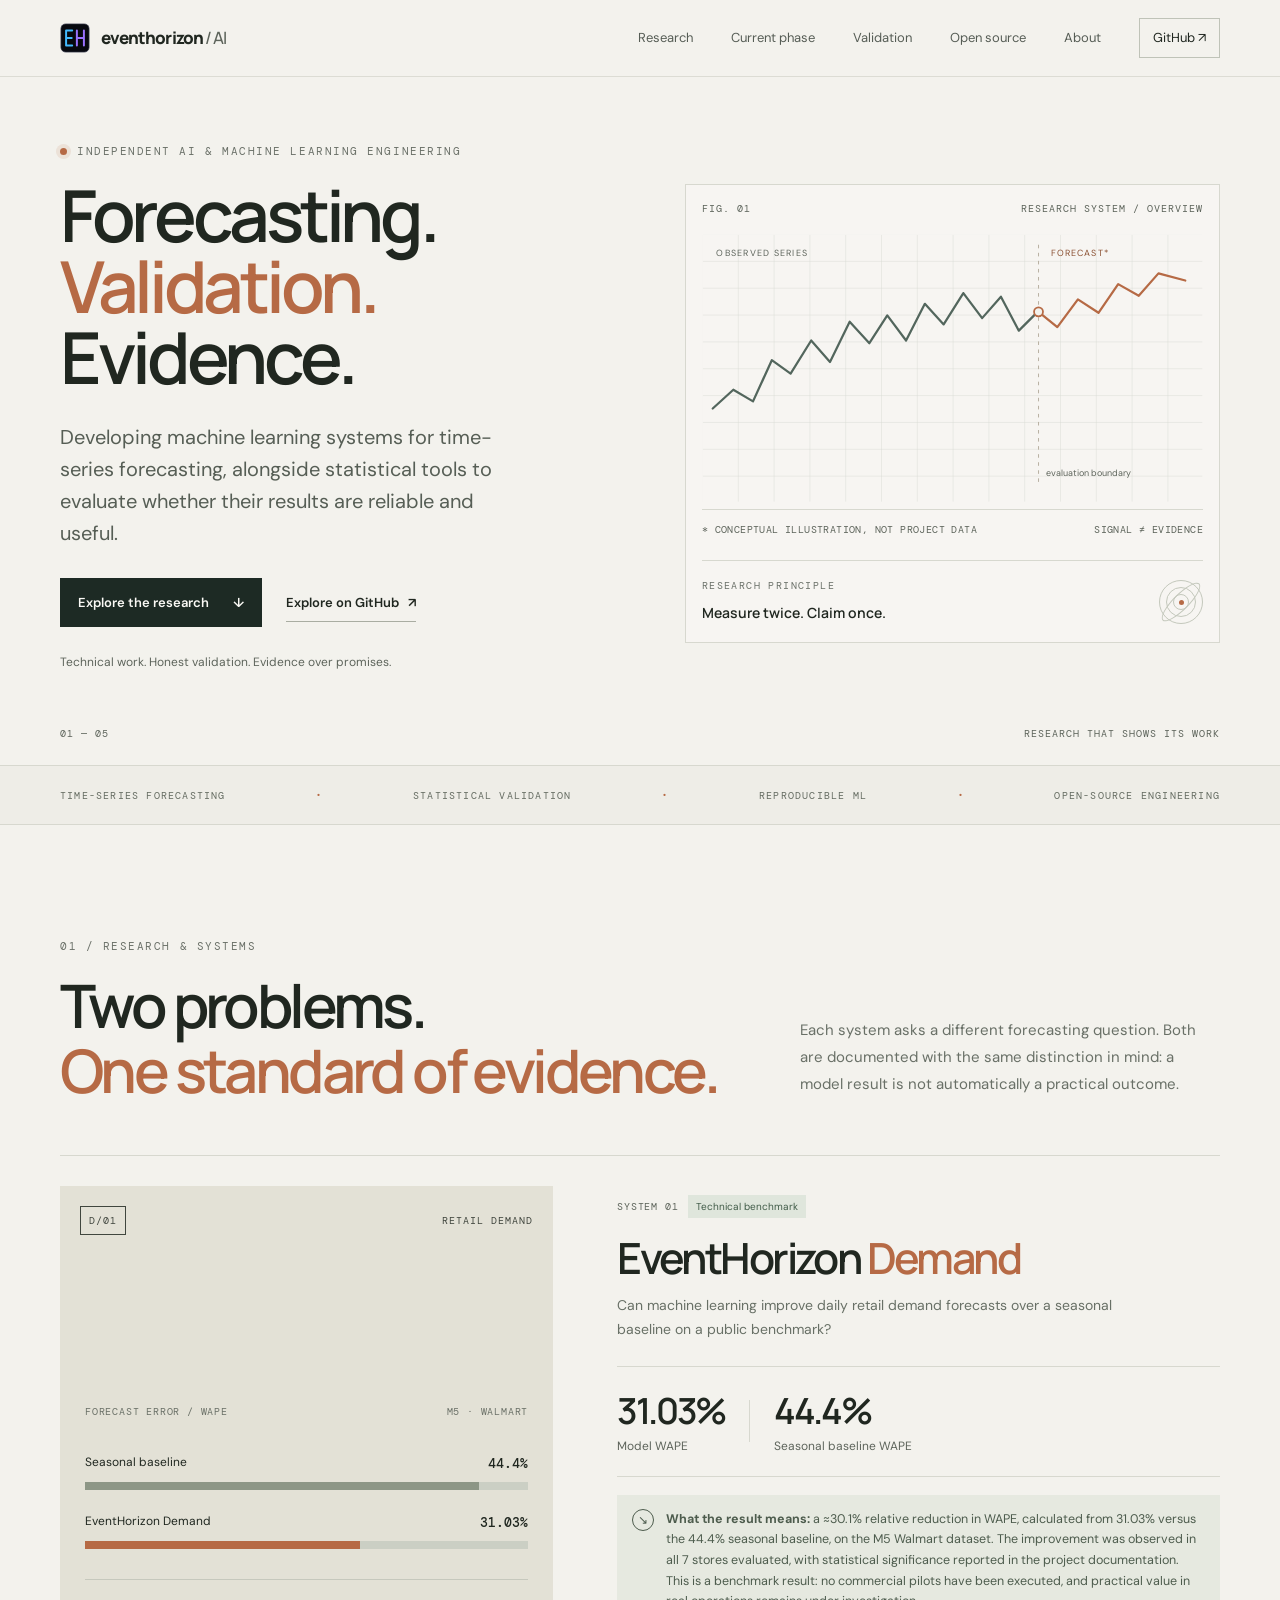
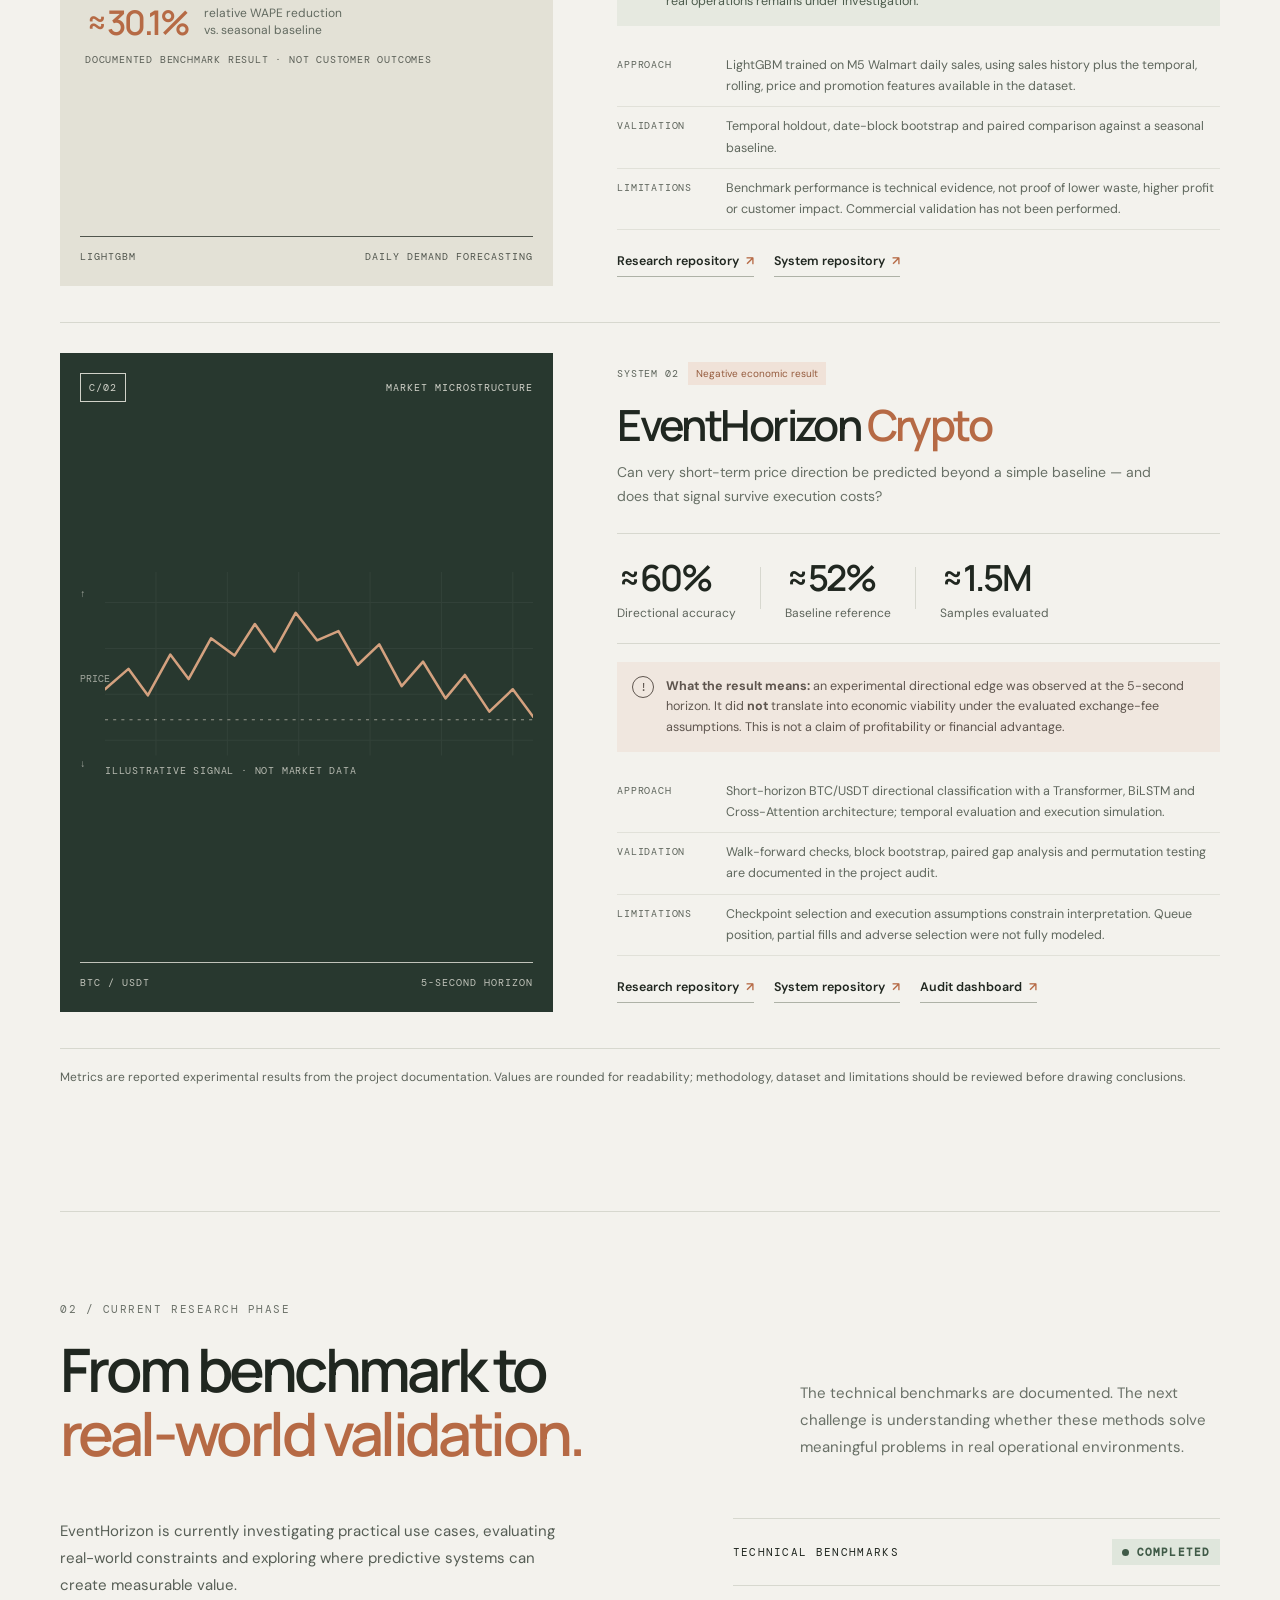
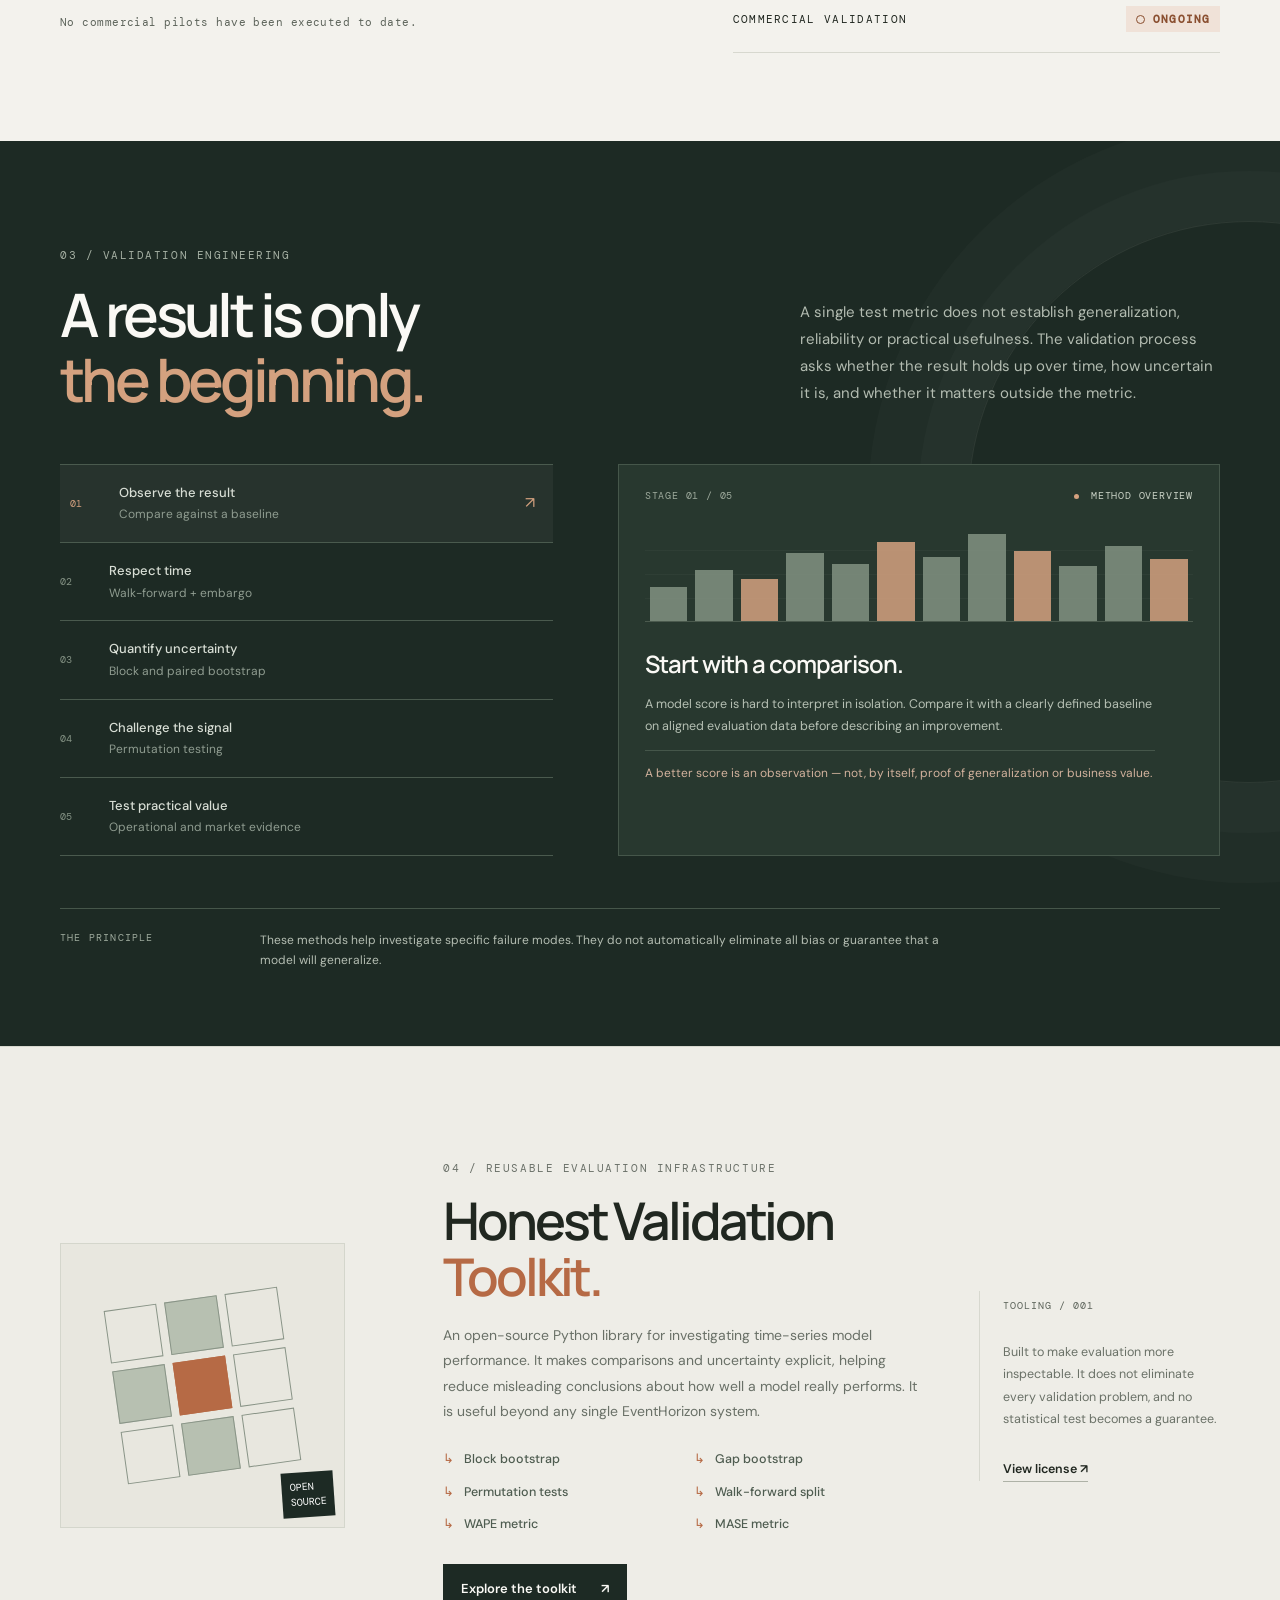
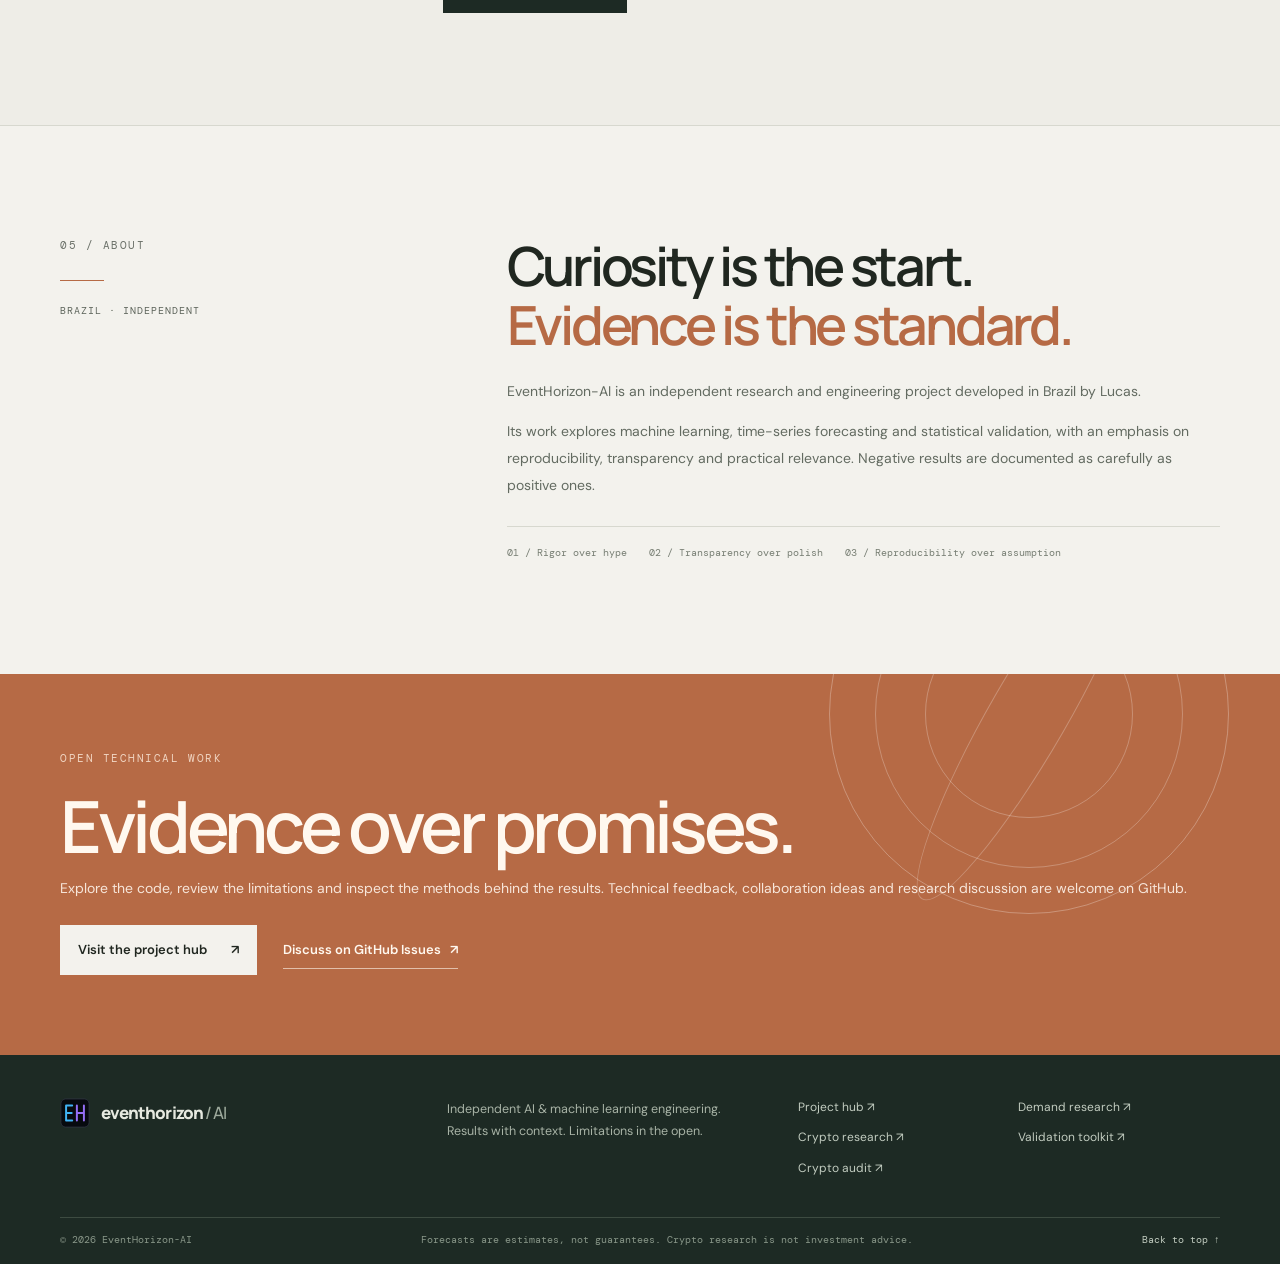
==== commit 8592d6c0: "https://eventhorizon-ia.github.io/EventHorizon/" ====
--- a/index.html
+++ b/index.html
@@ -1,256 +1,261 @@
 <!doctype html>
 <html lang="en">
 <head>
-  <meta charset="utf-8">
-  <meta name="viewport" content="width=device-width, initial-scale=1">
-  <meta name="theme-color" content="#f3f2ed">
-  <title>EventHorizon-AI — Independent Forecasting Research</title>
-  <meta name="description" content="Independent research and engineering for time-series forecasting, statistical validation, and reproducible machine learning. Proof, not promises.">
-  <meta property="og:type" content="website">
-  <meta property="og:title" content="EventHorizon-AI — Proof, not promises">
-  <meta property="og:description" content="Forecasting systems, rigorous validation, and honest documentation of results and limitations.">
-  <meta property="og:url" content="https://eventhorizon-ia.github.io/trader-ai/index-en.html">
-  <meta property="og:image" content="https://eventhorizon-ia.github.io/trader-ai/og-image.png">
-  <link rel="canonical" href="https://eventhorizon-ia.github.io/trader-ai/index-en.html">
-  <link rel="stylesheet" href="style.css">
-  <script src="script.js" defer></script>
+<meta charset="utf-8">
+<meta name="viewport" content="width=device-width, initial-scale=1">
+<meta name="color-scheme" content="light">
+<meta name="theme-color" content="#f3f2ed">
+<title>EventHorizon-AI — Independent AI &amp; Machine Learning Engineering</title>
+<meta name="description" content="Independent AI and machine learning engineering: time-series forecasting systems and statistical validation tools, with documented results, stated limitations and open-source code.">
+<meta property="og:type" content="website">
+<meta property="og:site_name" content="EventHorizon-AI">
+<meta property="og:locale" content="en_US">
+<meta property="og:title" content="EventHorizon-AI — Technical work. Honest validation. Evidence over promises.">
+<meta property="og:description" content="Forecasting systems, rigorous statistical validation and open-source tooling — with results and limitations documented in the open.">
+<meta property="og:url" content="https://eventhorizon-ia.github.io/EventHorizon/">
+<meta property="og:image" content="https://eventhorizon-ia.github.io/trader-ai/og-image.png">
+<meta property="og:image:alt" content="EventHorizon-AI — independent AI and machine learning engineering">
+<meta name="twitter:card" content="summary_large_image">
+<link rel="canonical" href="https://eventhorizon-ia.github.io/EventHorizon/">
+<link rel="preconnect" href="https://fonts.googleapis.com">
+<link rel="preconnect" href="https://fonts.gstatic.com" crossorigin>
+<link rel="stylesheet" href="https://fonts.googleapis.com/css2?family=DM+Mono:wght@400;500&family=DM+Sans:wght@400;500;600;700&family=Manrope:wght@400;500;600;700;800&display=swap">
+<link rel="stylesheet" href="style.css">
+<script src="script.js" defer></script>
 </head>
 <body>
-  <a class="skip-link" href="#main">Skip to content</a>
-  <header class="site-header">
-    <div class="shell nav-wrap">
-      <a class="wordmark" href="#top" aria-label="EventHorizon-AI home">
-        <svg class="brand-mark" viewBox="0 0 32 32" width="30" height="30" role="img" aria-label="EH monogram" focusable="false">
-          <rect x="1" y="1" width="30" height="30" rx="5" fill="#07090f" stroke="#343849" stroke-width=".75"/>
-          <path class="mark-e" d="M13 8H6.5V24H13 M6.5 16H12.5"/>
-          <path class="mark-h" d="M18 8V24 M18 16H25.5 M25.5 8V24"/>
-        </svg>
-        <span>eventhorizon<span class="wordmark-light"> / AI</span></span>
-      </a>
-      <button class="menu-toggle" type="button" aria-expanded="false" aria-controls="primary-nav">
-        <span class="menu-lines" aria-hidden="true"></span><span class="sr-only">Toggle navigation</span>
-      </button>
-      <nav id="primary-nav" class="primary-nav" aria-label="Main navigation">
-        <a href="#research">Research</a>
-        <a href="#validation">Validation</a>
-        <a href="#toolkit">Open source</a>
-        <a href="#log">Research log</a>
-        <a class="nav-github" href="https://github.com/EventHorizon-ia/EventHorizon" target="_blank" rel="noopener noreferrer">GitHub <span aria-hidden="true">↗</span></a>
-      </nav>
-    </div>
-  </header>
-
-  <main id="main">
-    <section class="hero shell" id="top">
-      <div class="hero-copy">
-        <p class="eyebrow"><span class="status-dot"></span> INDEPENDENT RESEARCH & ENGINEERING</p>
-        <h1>Building.<br><em>Testing.</em><br>Learning.</h1>
-        <p class="hero-lede">Developing forecasting systems with rigorous validation — and documenting both the results and the limitations.</p>
-        <div class="hero-actions">
-          <a class="button button-dark" href="#research">Explore the research <span aria-hidden="true">↓</span></a>
-          <a class="text-link" href="https://github.com/EventHorizon-ia/EventHorizon" target="_blank" rel="noopener noreferrer">Explore on GitHub <span aria-hidden="true">↗</span></a>
-        </div>
-        <p class="hero-note">No promises without evidence. No results without context.</p>
-      </div>
-      <div class="hero-visual" aria-label="Illustrative time-series signal and validation checkpoints">
-        <div class="visual-topline"><span>FIG. 01</span><span>RESEARCH SYSTEM / OVERVIEW</span></div>
-        <svg class="signal-plot" viewBox="0 0 560 300" role="img" aria-labelledby="plot-title plot-desc">
-          <title id="plot-title">Illustrative time-series signal</title>
-          <desc id="plot-desc">A conceptual line plot with a muted observed signal, a forecast segment, and a vertical evaluation boundary. This is not measured project data.</desc>
-          <defs>
-            <pattern id="grid" width="40" height="30" patternUnits="userSpaceOnUse">
-              <path d="M 40 0 L 0 0 0 30" fill="none" stroke="#d8d9d3" stroke-width="1"/>
-            </pattern>
-          </defs>
-          <rect x="1" y="1" width="558" height="298" fill="url(#grid)"/>
-          <line x1="376" y1="12" x2="376" y2="282" stroke="#b2a99a" stroke-dasharray="4 5"/>
-          <path class="signal-path" d="M12 195 L35 174 L57 187 L78 141 L99 156 L122 119 L143 143 L165 98 L187 122 L207 91 L228 119 L249 78 L270 101 L292 66 L313 94 L334 70 L354 108 L375 87" fill="none" stroke="#53665d" stroke-width="2.5" stroke-linecap="round" stroke-linejoin="round"/>
-          <path class="signal-forecast" d="M376 87 L397 104 L420 73 L443 88 L465 56 L488 69 L510 44 L540 52" fill="none" stroke="#b66a45" stroke-width="2.5" stroke-linecap="round" stroke-linejoin="round" stroke-dasharray="5 5"/>
-          <circle cx="376" cy="87" r="5" fill="#f3f2ed" stroke="#b66a45" stroke-width="2"/>
-          <text x="16" y="25" fill="#777b73" font-size="10" letter-spacing="1.4">OBSERVED SERIES</text>
-          <text x="390" y="25" fill="#a35d3b" font-size="10" letter-spacing="1.2">FORECAST*</text>
-          <text x="384" y="270" fill="#777b73" font-size="10">evaluation boundary</text>
-        </svg>
-        <div class="visual-caption"><span>* Conceptual illustration</span><span>Signal ≠ evidence</span></div>
-        <div class="visual-bottom">
-          <div><span class="mini-label">RESEARCH PRINCIPLE</span><strong>Measure twice. Claim once.</strong></div>
-          <div class="orbit" aria-hidden="true"><span></span><span></span><span></span><i></i></div>
-        </div>
-      </div>
-      <div class="hero-index"><span>01 — 05</span><span>RESEARCH THAT SHOWS ITS WORK</span></div>
-    </section>
-
-    <section class="ticker" aria-label="Research focus">
-      <div class="shell ticker-inner"><span>TIME-SERIES FORECASTING</span><b>·</b><span>STATISTICAL VALIDATION</span><b>·</b><span>REPRODUCIBLE ML</span><b>·</b><span>OPEN-SOURCE ENGINEERING</span></div>
-    </section>
-
-    <section class="section shell" id="research">
-      <div class="section-heading">
-        <div><p class="eyebrow">01 / RESEARCH & SYSTEMS</p><h2>Two problems.<br><em>One standard of evidence.</em></h2></div>
-        <p class="section-intro">Each system asks a different forecasting question. Both are documented with the same distinction in mind: a model result is not automatically a practical outcome.</p>
-      </div>
-
-      <article class="project project-crypto">
-        <div class="project-visual crypto-visual">
-          <div class="project-label"><span class="project-symbol">C/01</span><span>MARKET MICROSTRUCTURE</span></div>
-          <div class="crypto-chart" aria-label="Illustrative price movement, not actual market data">
-            <div class="chart-y"><span>↑</span><span>PRICE</span><span>↓</span></div>
-            <svg viewBox="0 0 420 180" role="img" aria-labelledby="crypto-title crypto-desc">
-              <title id="crypto-title">Conceptual short-horizon price path</title>
-              <desc id="crypto-desc">An illustrative zigzag price line showing why short-horizon directional prediction is challenging. It does not represent measured BTC/USDT prices.</desc>
-              <g stroke="#46544c" stroke-width="1" opacity=".35"><path d="M0 30H420M0 75H420M0 120H420M0 165H420"/><path d="M50 0V180M120 0V180M190 0V180M260 0V180M330 0V180M400 0V180"/></g>
-              <path class="price-path" d="M0 115 L23 95 L42 121 L64 81 L82 105 L104 65 L127 82 L147 51 L166 78 L187 40 L208 67 L229 58 L248 91 L269 71 L291 112 L312 88 L334 124 L353 101 L377 137 L400 115 L420 142" fill="none" stroke="#d4a17f" stroke-width="2.5" stroke-linecap="round" stroke-linejoin="round"/>
-              <line x1="0" y1="145" x2="420" y2="145" stroke="#f1e7dc" stroke-dasharray="3 5" opacity=".55"/>
-            </svg>
-            <span class="chart-foot">ILLUSTRATIVE SIGNAL · NOT MARKET DATA</span>
-          </div>
-          <div class="project-visual-foot"><span>BTC / USDT</span><span>5-SECOND HORIZON</span></div>
-        </div>
-        <div class="project-content">
-          <div class="project-kicker">SYSTEM 01 <span class="pill pill-warn">Negative economic result</span></div>
-          <h3>EventHorizon <em>Crypto</em></h3>
-          <p class="project-summary">Can very short-term price direction be predicted beyond a simple baseline — and does that signal survive execution costs?</p>
-          <div class="metric-row">
-            <div class="metric"><strong>≈60%</strong><span>Directional accuracy</span></div>
-            <div class="metric-divider"></div>
-            <div class="metric"><strong>≈52%</strong><span>Baseline reference</span></div>
-          </div>
-          <div class="context-line"><span class="context-icon">!</span><p><strong>What the result means:</strong> an experimental directional edge was observed at the 5-second horizon. It did <strong>not</strong> translate into economic viability under the evaluated exchange-fee assumptions.</p></div>
-          <dl class="project-details">
-            <div><dt>Approach</dt><dd>Short-horizon BTC/USDT directional classification; temporal evaluation and execution simulation.</dd></div>
-            <div><dt>Validation</dt><dd>Walk-forward checks, block bootstrap, paired gap analysis and permutation testing are documented in the project audit.</dd></div>
-            <div><dt>Limitations</dt><dd>Checkpoint selection and execution assumptions constrain interpretation. Queue position, partial fills and adverse selection were not fully modeled.</dd></div>
-          </dl>
-          <div class="project-links"><a href="https://github.com/EventHorizon-ia/crypto-h0-edge" target="_blank" rel="noopener noreferrer">Research repository <span>↗</span></a><a href="https://github.com/EventHorizon-ia/eventhorizon-crypto" target="_blank" rel="noopener noreferrer">System repository <span>↗</span></a><a href="dashboard-en.html">Audit dashboard <span>↗</span></a></div>
-        </div>
-      </article>
-
-      <article class="project project-demand">
-        <div class="project-visual demand-visual">
-          <div class="project-label"><span class="project-symbol">D/02</span><span>RETAIL DEMAND</span></div>
-          <div class="demand-graphic" data-model-wape="31.03" data-baseline-wape="44.4" data-chart-max="50">
-            <div class="demand-top"><span>FORECAST ERROR / WAPE</span><span>M5 · WALMART</span></div>
-            <div class="bar-comparison" role="img" aria-label="WAPE comparison: seasonal baseline 44.4%; EventHorizon Demand 31.03%; approximately 30.1% relative reduction compared with baseline.">
-              <div class="bar-row"><span>Seasonal baseline</span><strong data-wape-value="baseline">44.4%</strong><div class="bar-track"><span class="bar-fill" data-wape-bar="baseline" style="width:88.8%"></span></div></div>
-              <div class="bar-row"><span>EventHorizon Demand</span><strong data-wape-value="model">31.03%</strong><div class="bar-track bar-model"><span class="bar-fill" data-wape-bar="model" style="width:62.06%"></span></div></div>
-            </div>
-            <div class="improvement"><strong data-wape-reduction>≈30.1%</strong><span>relative WAPE reduction<br>vs. seasonal baseline</span></div>
-            <p class="chart-foot">DOCUMENTED BENCHMARK RESULT · NOT CUSTOMER OUTCOMES</p>
-          </div>
-          <div class="project-visual-foot"><span>LIGHTGBM</span><span>DAILY DEMAND FORECASTING</span></div>
-        </div>
-        <div class="project-content">
-          <div class="project-kicker">SYSTEM 02 <span class="pill pill-open">Technical benchmark</span></div>
-          <h3>EventHorizon <em>Demand</em></h3>
-          <p class="project-summary">Can machine learning improve daily retail demand forecasts over a seasonal baseline on a public benchmark?</p>
-          <div class="metric-row">
-            <div class="metric"><strong data-wape-value="model">31.03%</strong><span>Model WAPE</span></div>
-            <div class="metric-divider"></div>
-            <div class="metric"><strong data-wape-value="baseline">44.4%</strong><span>Seasonal baseline WAPE</span></div>
-          </div>
-          <div class="context-line context-positive"><span class="context-icon">↘</span><p><strong>What the result means:</strong> a <span data-wape-reduction>≈30.1%</span> relative reduction in WAPE, calculated from 31.03% versus the 44.4% seasonal baseline, on the M5 Walmart dataset. The project reports statistically significant improvement across 7 of 7 stores tested.</p></div>
-          <dl class="project-details">
-            <div><dt>Approach</dt><dd>LightGBM using historical sales and temporal, rolling, price and promotion features.</dd></div>
-            <div><dt>Validation</dt><dd>Temporal holdout, date-block bootstrap and paired comparison against a seasonal baseline.</dd></div>
-            <div><dt>Limitations</dt><dd>Benchmark performance is technical evidence, not proof of lower waste, higher profit or customer impact. Commercial validation remains open.</dd></div>
-          </dl>
-          <div class="project-links"><a href="https://github.com/EventHorizon-ia/demand-m5" target="_blank" rel="noopener noreferrer">Research repository <span>↗</span></a><a href="https://github.com/EventHorizon-ia/eventhorizon-demand" target="_blank" rel="noopener noreferrer">System repository <span>↗</span></a></div>
-        </div>
-      </article>
-      <p class="source-note">Metrics are reported experimental results from the project documentation. Values are rounded for readability; methodology, dataset and limitations should be reviewed before drawing conclusions.</p>
-    </section>
-
-    <section class="validation-section" id="validation">
-      <div class="shell validation-shell">
-        <div class="section-heading section-heading-light">
-          <div><p class="eyebrow">02 / VALIDATION ENGINEERING</p><h2>A result is only<br><em>the beginning.</em></h2></div>
-          <p class="section-intro">A useful forecast needs more than a strong score. The validation process asks whether the result holds up over time, how uncertain it is, and whether it matters outside the metric.</p>
-        </div>
-        <div class="validation-layout">
-          <div class="validation-steps" role="tablist" aria-label="Validation stages">
-            <button class="validation-step is-active" id="step-tab-1" role="tab" aria-selected="true" aria-controls="step-panel" data-step="0"><span>01</span><span><strong>Observe the result</strong><small>Compare against a baseline</small></span><span class="step-arrow">↗</span></button>
-            <button class="validation-step" id="step-tab-2" role="tab" aria-selected="false" aria-controls="step-panel" data-step="1"><span>02</span><span><strong>Respect time</strong><small>Walk-forward + embargo</small></span><span class="step-arrow">↗</span></button>
-            <button class="validation-step" id="step-tab-3" role="tab" aria-selected="false" aria-controls="step-panel" data-step="2"><span>03</span><span><strong>Quantify uncertainty</strong><small>Block and paired bootstrap</small></span><span class="step-arrow">↗</span></button>
-            <button class="validation-step" id="step-tab-4" role="tab" aria-selected="false" aria-controls="step-panel" data-step="3"><span>04</span><span><strong>Challenge the signal</strong><small>Permutation testing</small></span><span class="step-arrow">↗</span></button>
-            <button class="validation-step" id="step-tab-5" role="tab" aria-selected="false" aria-controls="step-panel" data-step="4"><span>05</span><span><strong>Test practical value</strong><small>Operational and market evidence</small></span><span class="step-arrow">↗</span></button>
-          </div>
-          <div class="validation-panel" id="step-panel" role="tabpanel" aria-labelledby="step-tab-1" tabindex="0">
-            <div class="panel-top"><span id="panel-index">STAGE 01 / 05</span><span class="panel-status"><i></i> METHOD OVERVIEW</span></div>
-            <div class="panel-graphic" aria-hidden="true">
-              <div class="sample-bars"><i style="height:36%"></i><i style="height:54%"></i><i style="height:45%"></i><i style="height:72%"></i><i style="height:61%"></i><i style="height:84%"></i><i style="height:68%"></i><i style="height:92%"></i><i style="height:74%"></i><i style="height:58%"></i><i style="height:80%"></i><i style="height:66%"></i></div>
-            </div>
-            <h3 id="panel-title">Start with a comparison.</h3>
-            <p id="panel-copy">A model score is hard to interpret in isolation. Compare it with a clearly defined baseline on aligned evaluation data before describing an improvement.</p>
-            <p class="panel-caveat" id="panel-caveat">A better score is an observation — not, by itself, proof of generalization or business value.</p>
-          </div>
-        </div>
-        <div class="validation-footnote"><span>THE PRINCIPLE</span><p>These methods help investigate specific failure modes. They do not automatically eliminate all bias or guarantee that a model will generalize.</p></div>
-      </div>
-    </section>
-
-    <section class="section shell toolkit-section" id="toolkit">
-      <div class="toolkit-mark" aria-hidden="true">
-        <div class="toolkit-grid"><span></span><span></span><span></span><span></span><span></span><span></span><span></span><span></span><span></span></div>
-        <div class="toolkit-stamp">OPEN<br>SOURCE</div>
-      </div>
-      <div class="toolkit-copy">
-        <p class="eyebrow">03 / REUSABLE INFRASTRUCTURE</p>
-        <h2>Honest Validation<br><em>Toolkit.</em></h2>
-        <p>A reusable Python library for investigating time-series model performance with methods designed to make comparisons and uncertainty more explicit.</p>
-        <ul class="tool-list">
-          <li><span>↳</span> Walk-forward validation</li>
-          <li><span>↳</span> Block bootstrap & paired gap bootstrap</li>
-          <li><span>↳</span> Permutation testing</li>
-          <li><span>↳</span> WAPE and MASE metrics</li>
-        </ul>
-        <a class="button button-dark" href="https://github.com/EventHorizon-ia/honest-validation-toolkit" target="_blank" rel="noopener noreferrer">Explore the toolkit <span aria-hidden="true">↗</span></a>
-      </div>
-      <div class="toolkit-aside"><span class="aside-index">TOOLING / 001</span><p>Built to make evaluation more inspectable — not to turn a statistical test into a guarantee.</p><a href="https://github.com/EventHorizon-ia/honest-validation-toolkit/blob/main/LICENSE" target="_blank" rel="noopener noreferrer">View license <span aria-hidden="true">↗</span></a></div>
-    </section>
-
-    <section class="log-section" id="log">
-      <div class="shell">
-        <div class="section-heading">
-          <div><p class="eyebrow">04 / RESEARCH LOG</p><h2>Work in progress.<br><em>Evidence in public.</em></h2></div>
-          <p class="section-intro">A home for future experiments, technical notes, and post-mortems. No publications are listed here until they exist.</p>
-        </div>
-        <div class="log-empty">
-          <div class="log-empty-symbol" aria-hidden="true">＋</div>
-          <div><span class="mini-label">NEXT ENTRIES</span><h3>The log is being prepared.</h3><p>Future entries can document a question, dataset, method, result, and limitations — with links to code and reproducible artifacts where available.</p></div>
-          <a href="https://github.com/EventHorizon-ia/EventHorizon/issues" target="_blank" rel="noopener noreferrer">Follow project updates <span aria-hidden="true">↗</span></a>
-        </div>
-      </div>
-    </section>
-
-    <section class="about-section shell" id="about">
-      <div class="about-label"><p class="eyebrow">05 / ABOUT</p><span class="about-line"></span><span class="about-coord">BRAZIL · INDEPENDENT</span></div>
-      <div class="about-copy"><h2>Curiosity is the start.<br><em>Evidence is the standard.</em></h2><p>EventHorizon-AI grew from hands-on exploration of machine learning into an independent research and engineering project. The work spans forecasting models, evaluation tooling, and the harder question of what results do — and do not — establish.</p><p>Built independently by Lucas, 14, in Brazil, the project is a place to learn in public, share useful tools, and document negative results as carefully as positive ones.</p><div class="about-principles"><span>01 / Rigor over hype</span><span>02 / Transparency over polish</span><span>03 / Reproducibility over assumption</span></div></div>
-    </section>
-
-    <section class="closing-band">
-      <div class="shell closing-inner"><p class="eyebrow">KEEP THE WORK OPEN</p><h2>Proof, not promises.</h2><p>Explore the code, read the limitations, and inspect the methods behind the results.</p><a class="button button-paper" href="https://github.com/EventHorizon-ia/EventHorizon" target="_blank" rel="noopener noreferrer">Visit the project hub <span aria-hidden="true">↗</span></a></div>
-      <div class="closing-orbit" aria-hidden="true"><span></span><span></span><span></span></div>
-    </section>
-  </main>
-
-  <footer class="site-footer">
-    <div class="shell footer-top">
-      <a class="wordmark footer-wordmark" href="#top"><svg class="brand-mark" viewBox="0 0 32 32" width="30" height="30" role="img" aria-label="EH monogram" focusable="false">
-          <rect x="1" y="1" width="30" height="30" rx="5" fill="#07090f" stroke="#343849" stroke-width=".75"/>
-          <path class="mark-e" d="M13 8H6.5V24H13 M6.5 16H12.5"/>
-          <path class="mark-h" d="M18 8V24 M18 16H25.5 M25.5 8V24"/>
-        </svg><span>eventhorizon<span class="wordmark-light"> / AI</span></span></a>
-      <p>Independent forecasting research.<br>Results with context. Limitations in the open.</p>
-      <div class="footer-links">
-        <a href="https://github.com/EventHorizon-ia/EventHorizon" target="_blank" rel="noopener noreferrer">Project hub ↗</a>
-        <a href="https://github.com/EventHorizon-ia/crypto-h0-edge" target="_blank" rel="noopener noreferrer">Crypto research ↗</a>
-        <a href="https://github.com/EventHorizon-ia/demand-m5" target="_blank" rel="noopener noreferrer">Demand research ↗</a>
-        <a href="https://github.com/EventHorizon-ia/honest-validation-toolkit" target="_blank" rel="noopener noreferrer">Validation toolkit ↗</a>
-        <a href="https://eventhorizon-ia.github.io/trader-ai/dashboard-en.html">Crypto audit ↗</a>
-        <a href="https://www.tabnews.com.br/" target="_blank" rel="noopener noreferrer">TabNews ↗</a>
-      </div>
-    </div>
-    <div class="shell footer-bottom"><span>© <span id="year">2026</span> EventHorizon-AI</span><span>Forecasts are estimates, not guarantees. Crypto research is not investment advice.</span><a href="#top">Back to top ↑</a></div>
-  </footer>
+<a class="skip-link" href="#main">Skip to content</a>
+<header class="site-header">
+<div class="shell nav-wrap">
+<a class="wordmark" href="#top" aria-label="EventHorizon-AI home">
+<svg class="brand-mark" viewBox="0 0 32 32" width="30" height="30" role="img" aria-label="EH monogram" focusable="false"><rect x="1" y="1" width="30" height="30" rx="5" fill="#07090f" stroke="#343849" stroke-width=".75"/><path class="mark-e" d="M13 8H6.5V24H13 M6.5 16H12.5"/><path class="mark-h" d="M18 8V24 M18 16H25.5 M25.5 8V24"/></svg>
+<span>eventhorizon<span class="wordmark-light"> / AI</span></span>
+</a>
+<button class="menu-toggle" type="button" aria-expanded="false" aria-controls="primary-nav"><span class="menu-lines" aria-hidden="true"></span><span class="sr-only">Toggle navigation</span></button>
+<nav id="primary-nav" class="primary-nav" aria-label="Main navigation">
+<a href="#research">Research</a>
+<a href="#phase">Current phase</a>
+<a href="#validation">Validation</a>
+<a href="#toolkit">Open source</a>
+<a href="#about">About</a>
+<a class="nav-github" href="https://github.com/EventHorizon-ia/EventHorizon" target="_blank" rel="noopener noreferrer">GitHub <span aria-hidden="true">↗</span></a>
+</nav>
+</div>
+</header>
+
+<main id="main">
+<section class="hero shell" id="top">
+<div class="hero-copy">
+<p class="eyebrow"><span class="status-dot" aria-hidden="true"></span> INDEPENDENT AI &amp; MACHINE LEARNING ENGINEERING</p>
+<h1>Forecasting.<br><em>Validation.</em><br>Evidence.</h1>
+<p class="hero-lede">Developing machine learning systems for time-series forecasting, alongside statistical tools to evaluate whether their results are reliable and useful.</p>
+<div class="hero-actions">
+<a class="button button-dark" href="#research">Explore the research <span aria-hidden="true">↓</span></a>
+<a class="text-link" href="https://github.com/EventHorizon-ia/EventHorizon" target="_blank" rel="noopener noreferrer">Explore on GitHub <span aria-hidden="true">↗</span></a>
+</div>
+<p class="hero-note">Technical work. Honest validation. Evidence over promises.</p>
+</div>
+<div class="hero-visual" aria-label="Illustrative time-series signal and validation checkpoints">
+<div class="visual-topline"><span>FIG. 01</span><span>RESEARCH SYSTEM / OVERVIEW</span></div>
+<svg class="signal-plot" viewBox="0 0 560 300" role="img" aria-labelledby="plot-title plot-desc">
+<title id="plot-title">Illustrative time-series signal</title>
+<desc id="plot-desc">A conceptual line plot with a muted observed signal, a forecast segment, and a vertical evaluation boundary. This is not measured project data.</desc>
+<defs><pattern id="grid" width="40" height="30" patternUnits="userSpaceOnUse"><path d="M 40 0 L 0 0 0 30" fill="none" stroke="#d8d9d3" stroke-width="1"/></pattern></defs>
+<rect x="1" y="1" width="558" height="298" fill="url(#grid)"/>
+<line x1="376" y1="12" x2="376" y2="282" stroke="#b2a99a" stroke-dasharray="4 5"/>
+<path class="signal-path" d="M12 195 L35 174 L57 187 L78 141 L99 156 L122 119 L143 143 L165 98 L187 122 L207 91 L228 119 L249 78 L270 101 L292 66 L313 94 L334 70 L354 108 L375 87" fill="none" stroke="#53665d" stroke-width="2.5" stroke-linecap="round" stroke-linejoin="round"/>
+<path class="signal-forecast" d="M376 87 L397 104 L420 73 L443 88 L465 56 L488 69 L510 44 L540 52" fill="none" stroke="#b66a45" stroke-width="2.5" stroke-linecap="round" stroke-linejoin="round" stroke-dasharray="5 5"/>
+<circle cx="376" cy="87" r="5" fill="#f3f2ed" stroke="#b66a45" stroke-width="2"/>
+<text x="16" y="25" fill="#5d645b" font-size="10" letter-spacing="1.4">OBSERVED SERIES</text>
+<text x="390" y="25" fill="#8a4f30" font-size="10" letter-spacing="1.2">FORECAST*</text>
+<text x="384" y="270" fill="#5d645b" font-size="10">evaluation boundary</text>
+</svg>
+<div class="visual-caption"><span>* Conceptual illustration, not project data</span><span>Signal ≠ evidence</span></div>
+<div class="visual-bottom">
+<div><span class="mini-label">RESEARCH PRINCIPLE</span><strong>Measure twice. Claim once.</strong></div>
+<div class="orbit" aria-hidden="true"><span></span><span></span><span></span><i></i></div>
+</div>
+</div>
+<div class="hero-index"><span>01 — 05</span><span>RESEARCH THAT SHOWS ITS WORK</span></div>
+</section>
+
+<section class="ticker" aria-label="Research focus">
+<div class="shell ticker-inner"><span>TIME-SERIES FORECASTING</span><b aria-hidden="true">·</b><span>STATISTICAL VALIDATION</span><b aria-hidden="true">·</b><span>REPRODUCIBLE ML</span><b aria-hidden="true">·</b><span>OPEN-SOURCE ENGINEERING</span></div>
+</section>
+
+<section class="section shell" id="research">
+<div class="section-heading">
+<div><p class="eyebrow">01 / RESEARCH &amp; SYSTEMS</p><h2>Two problems.<br><em>One standard of evidence.</em></h2></div>
+<p class="section-intro">Each system asks a different forecasting question. Both are documented with the same distinction in mind: a model result is not automatically a practical outcome.</p>
+</div>
+
+<article class="project project-demand">
+<div class="project-visual demand-visual">
+<div class="project-label"><span class="project-symbol">D/01</span><span>RETAIL DEMAND</span></div>
+<div class="demand-graphic" data-model-wape="31.03" data-baseline-wape="44.4" data-chart-max="50">
+<div class="demand-top"><span>FORECAST ERROR / WAPE</span><span>M5 · WALMART</span></div>
+<div class="bar-comparison" role="img" aria-label="WAPE comparison: seasonal baseline 44.4%; EventHorizon Demand 31.03%; approximately 30.1% relative reduction compared with baseline.">
+<div class="bar-row"><span>Seasonal baseline</span><strong data-wape-value="baseline">44.4%</strong><div class="bar-track"><span class="bar-fill" data-wape-bar="baseline" style="width:88.8%"></span></div></div>
+<div class="bar-row"><span>EventHorizon Demand</span><strong data-wape-value="model">31.03%</strong><div class="bar-track bar-model"><span class="bar-fill" data-wape-bar="model" style="width:62.06%"></span></div></div>
+</div>
+<div class="improvement"><strong data-wape-reduction>≈30.1%</strong><span>relative WAPE reduction<br>vs. seasonal baseline</span></div>
+<p class="chart-foot">DOCUMENTED BENCHMARK RESULT · NOT CUSTOMER OUTCOMES</p>
+</div>
+<div class="project-visual-foot"><span>LIGHTGBM</span><span>DAILY DEMAND FORECASTING</span></div>
+</div>
+<div class="project-content">
+<div class="project-kicker">SYSTEM 01 <span class="pill pill-open">Technical benchmark</span></div>
+<h3>EventHorizon <em>Demand</em></h3>
+<p class="project-summary">Can machine learning improve daily retail demand forecasts over a seasonal baseline on a public benchmark?</p>
+<div class="metric-row">
+<div class="metric"><strong data-wape-value="model">31.03%</strong><span>Model WAPE</span></div>
+<div class="metric-divider"></div>
+<div class="metric"><strong data-wape-value="baseline">44.4%</strong><span>Seasonal baseline WAPE</span></div>
+</div>
+<div class="context-line context-positive"><span class="context-icon" aria-hidden="true">↘</span><p><strong>What the result means:</strong> a <span data-wape-reduction>≈30.1%</span> relative reduction in WAPE, calculated from 31.03% versus the 44.4% seasonal baseline, on the M5 Walmart dataset. The improvement was observed in all 7 stores evaluated, with statistical significance reported in the project documentation. This is a benchmark result: no commercial pilots have been executed, and practical value in real operations remains under investigation.</p></div>
+<dl class="project-details">
+<div><dt>Approach</dt><dd>LightGBM trained on M5 Walmart daily sales, using sales history plus the temporal, rolling, price and promotion features available in the dataset.</dd></div>
+<div><dt>Validation</dt><dd>Temporal holdout, date-block bootstrap and paired comparison against a seasonal baseline.</dd></div>
+<div><dt>Limitations</dt><dd>Benchmark performance is technical evidence, not proof of lower waste, higher profit or customer impact. Commercial validation has not been performed.</dd></div>
+</dl>
+<div class="project-links"><a href="https://github.com/EventHorizon-ia/demand-m5" target="_blank" rel="noopener noreferrer">Research repository <span aria-hidden="true">↗</span></a><a href="https://github.com/EventHorizon-ia/eventhorizon-demand" target="_blank" rel="noopener noreferrer">System repository <span aria-hidden="true">↗</span></a></div>
+</div>
+</article>
+
+<article class="project project-crypto">
+<div class="project-visual crypto-visual">
+<div class="project-label"><span class="project-symbol">C/02</span><span>MARKET MICROSTRUCTURE</span></div>
+<div class="crypto-chart" aria-label="Illustrative price movement, not actual market data">
+<div class="chart-y" aria-hidden="true"><span>↑</span><span>PRICE</span><span>↓</span></div>
+<svg viewBox="0 0 420 180" role="img" aria-labelledby="crypto-title crypto-desc">
+<title id="crypto-title">Conceptual short-horizon price path</title>
+<desc id="crypto-desc">An illustrative zigzag price line showing why short-horizon directional prediction is challenging. It does not represent measured BTC/USDT prices.</desc>
+<g stroke="#46544c" stroke-width="1" opacity=".35"><path d="M0 30H420M0 75H420M0 120H420M0 165H420"/><path d="M50 0V180M120 0V180M190 0V180M260 0V180M330 0V180M400 0V180"/></g>
+<path class="price-path" d="M0 115 L23 95 L42 121 L64 81 L82 105 L104 65 L127 82 L147 51 L166 78 L187 40 L208 67 L229 58 L248 91 L269 71 L291 112 L312 88 L334 124 L353 101 L377 137 L400 115 L420 142" fill="none" stroke="#d4a17f" stroke-width="2.5" stroke-linecap="round" stroke-linejoin="round"/>
+<line x1="0" y1="145" x2="420" y2="145" stroke="#f1e7dc" stroke-dasharray="3 5" opacity=".55"/>
+</svg>
+<span class="chart-foot">ILLUSTRATIVE SIGNAL · NOT MARKET DATA</span>
+</div>
+<div class="project-visual-foot"><span>BTC / USDT</span><span>5-SECOND HORIZON</span></div>
+</div>
+<div class="project-content">
+<div class="project-kicker">SYSTEM 02 <span class="pill pill-warn">Negative economic result</span></div>
+<h3>EventHorizon <em>Crypto</em></h3>
+<p class="project-summary">Can very short-term price direction be predicted beyond a simple baseline — and does that signal survive execution costs?</p>
+<div class="metric-row">
+<div class="metric"><strong>≈60%</strong><span>Directional accuracy</span></div>
+<div class="metric-divider"></div>
+<div class="metric"><strong>≈52%</strong><span>Baseline reference</span></div>
+<div class="metric-divider"></div>
+<div class="metric"><strong>≈1.5M</strong><span>Samples evaluated</span></div>
+</div>
+<div class="context-line"><span class="context-icon" aria-hidden="true">!</span><p><strong>What the result means:</strong> an experimental directional edge was observed at the 5-second horizon. It did <strong>not</strong> translate into economic viability under the evaluated exchange-fee assumptions. This is not a claim of profitability or financial advantage.</p></div>
+<dl class="project-details">
+<div><dt>Approach</dt><dd>Short-horizon BTC/USDT directional classification with a Transformer, BiLSTM and Cross-Attention architecture; temporal evaluation and execution simulation.</dd></div>
+<div><dt>Validation</dt><dd>Walk-forward checks, block bootstrap, paired gap analysis and permutation testing are documented in the project audit.</dd></div>
+<div><dt>Limitations</dt><dd>Checkpoint selection and execution assumptions constrain interpretation. Queue position, partial fills and adverse selection were not fully modeled.</dd></div>
+</dl>
+<div class="project-links"><a href="https://github.com/EventHorizon-ia/crypto-h0-edge" target="_blank" rel="noopener noreferrer">Research repository <span aria-hidden="true">↗</span></a><a href="https://github.com/EventHorizon-ia/eventhorizon-crypto" target="_blank" rel="noopener noreferrer">System repository <span aria-hidden="true">↗</span></a><a href="dashboard-en.html">Audit dashboard <span aria-hidden="true">↗</span></a></div>
+</div>
+</article>
+<p class="source-note">Metrics are reported experimental results from the project documentation. Values are rounded for readability; methodology, dataset and limitations should be reviewed before drawing conclusions.</p>
+</section>
+
+<section class="section shell phase-section" id="phase" aria-labelledby="phase-title">
+<div class="section-heading">
+<div><p class="eyebrow">02 / CURRENT RESEARCH PHASE</p><h2 id="phase-title">From benchmark to<br><em>real-world validation.</em></h2></div>
+<p class="section-intro">The technical benchmarks are documented. The next challenge is understanding whether these methods solve meaningful problems in real operational environments.</p>
+</div>
+<div class="phase-grid">
+<div class="phase-text">
+<p>EventHorizon is currently investigating practical use cases, evaluating real-world constraints and exploring where predictive systems can create measurable value.</p>
+<p class="phase-note">No commercial pilots have been executed to date.</p>
+</div>
+<ul class="status-list" aria-label="Project status">
+<li><span class="status-name">TECHNICAL BENCHMARKS</span><span class="status-badge status-done">Completed</span></li>
+<li><span class="status-name">COMMERCIAL VALIDATION</span><span class="status-badge status-ongoing">Ongoing</span></li>
+</ul>
+</div>
+</section>
+
+<section class="validation-section" id="validation">
+<div class="shell validation-shell">
+<div class="section-heading section-heading-light">
+<div><p class="eyebrow">03 / VALIDATION ENGINEERING</p><h2>A result is only<br><em>the beginning.</em></h2></div>
+<p class="section-intro">A single test metric does not establish generalization, reliability or practical usefulness. The validation process asks whether the result holds up over time, how uncertain it is, and whether it matters outside the metric.</p>
+</div>
+<div class="validation-layout">
+<div class="validation-steps" role="tablist" aria-orientation="vertical" aria-label="Validation stages">
+<button class="validation-step is-active" id="step-tab-1" role="tab" aria-selected="true" aria-controls="step-panel" data-step="0"><span>01</span><span><strong>Observe the result</strong><small>Compare against a baseline</small></span><span class="step-arrow" aria-hidden="true">↗</span></button>
+<button class="validation-step" id="step-tab-2" role="tab" aria-selected="false" aria-controls="step-panel" data-step="1"><span>02</span><span><strong>Respect time</strong><small>Walk-forward + embargo</small></span><span class="step-arrow" aria-hidden="true">↗</span></button>
+<button class="validation-step" id="step-tab-3" role="tab" aria-selected="false" aria-controls="step-panel" data-step="2"><span>03</span><span><strong>Quantify uncertainty</strong><small>Block and paired bootstrap</small></span><span class="step-arrow" aria-hidden="true">↗</span></button>
+<button class="validation-step" id="step-tab-4" role="tab" aria-selected="false" aria-controls="step-panel" data-step="3"><span>04</span><span><strong>Challenge the signal</strong><small>Permutation testing</small></span><span class="step-arrow" aria-hidden="true">↗</span></button>
+<button class="validation-step" id="step-tab-5" role="tab" aria-selected="false" aria-controls="step-panel" data-step="4"><span>05</span><span><strong>Test practical value</strong><small>Operational and market evidence</small></span><span class="step-arrow" aria-hidden="true">↗</span></button>
+</div>
+<div class="validation-panel" id="step-panel" role="tabpanel" aria-labelledby="step-tab-1" tabindex="0">
+<div class="panel-top"><span id="panel-index">STAGE 01 / 05</span><span class="panel-status"><i></i> METHOD OVERVIEW</span></div>
+<div class="panel-graphic" aria-hidden="true"><div class="sample-bars"><i style="height:36%"></i><i style="height:54%"></i><i style="height:45%"></i><i style="height:72%"></i><i style="height:61%"></i><i style="height:84%"></i><i style="height:68%"></i><i style="height:92%"></i><i style="height:74%"></i><i style="height:58%"></i><i style="height:80%"></i><i style="height:66%"></i></div></div>
+<h3 id="panel-title">Start with a comparison.</h3>
+<p id="panel-copy">A model score is hard to interpret in isolation. Compare it with a clearly defined baseline on aligned evaluation data before describing an improvement.</p>
+<p class="panel-caveat" id="panel-caveat">A better score is an observation — not, by itself, proof of generalization or business value.</p>
+</div>
+</div>
+<div class="validation-footnote"><span>THE PRINCIPLE</span><p>These methods help investigate specific failure modes. They do not automatically eliminate all bias or guarantee that a model will generalize.</p></div>
+</div>
+</section>
+
+<div class="toolkit-band">
+<section class="section shell toolkit-section" id="toolkit">
+<div class="toolkit-mark" aria-hidden="true">
+<div class="toolkit-grid"><span></span><span></span><span></span><span></span><span></span><span></span><span></span><span></span><span></span></div>
+<div class="toolkit-stamp">OPEN<br>SOURCE</div>
+</div>
+<div class="toolkit-copy">
+<p class="eyebrow">04 / REUSABLE EVALUATION INFRASTRUCTURE</p>
+<h2>Honest Validation<br><em>Toolkit.</em></h2>
+<p>An open-source Python library for investigating time-series model performance. It makes comparisons and uncertainty explicit, helping reduce misleading conclusions about how well a model really performs. It is useful beyond any single EventHorizon system.</p>
+<ul class="tool-list">
+<li><span aria-hidden="true">↳</span> Block bootstrap</li>
+<li><span aria-hidden="true">↳</span> Gap bootstrap</li>
+<li><span aria-hidden="true">↳</span> Permutation tests</li>
+<li><span aria-hidden="true">↳</span> Walk-forward split</li>
+<li><span aria-hidden="true">↳</span> WAPE metric</li>
+<li><span aria-hidden="true">↳</span> MASE metric</li>
+</ul>
+<a class="button button-dark" href="https://github.com/EventHorizon-ia/honest-validation-toolkit" target="_blank" rel="noopener noreferrer">Explore the toolkit <span aria-hidden="true">↗</span></a>
+</div>
+<div class="toolkit-aside"><span class="aside-index">TOOLING / 001</span><p>Built to make evaluation more inspectable. It does not eliminate every validation problem, and no statistical test becomes a guarantee.</p><a href="https://github.com/EventHorizon-ia/honest-validation-toolkit/blob/main/LICENSE" target="_blank" rel="noopener noreferrer">View license <span aria-hidden="true">↗</span></a></div>
+</section>
+</div>
+
+<section class="about-section shell" id="about">
+<div class="about-label"><p class="eyebrow">05 / ABOUT</p><span class="about-line"></span><span class="about-coord">BRAZIL · INDEPENDENT</span></div>
+<div class="about-copy"><h2>Curiosity is the start.<br><em>Evidence is the standard.</em></h2>
+<p>EventHorizon-AI is an independent research and engineering project developed in Brazil by Lucas.</p>
+<p>Its work explores machine learning, time-series forecasting and statistical validation, with an emphasis on reproducibility, transparency and practical relevance. Negative results are documented as carefully as positive ones.</p>
+<div class="about-principles"><span>01 / Rigor over hype</span><span>02 / Transparency over polish</span><span>03 / Reproducibility over assumption</span></div></div>
+</section>
+
+<section class="closing-band">
+<div class="shell closing-inner"><p class="eyebrow">OPEN TECHNICAL WORK</p><h2>Evidence over promises.</h2><p>Explore the code, review the limitations and inspect the methods behind the results. Technical feedback, collaboration ideas and research discussion are welcome on GitHub.</p>
+<div class="closing-actions"><a class="button button-paper" href="https://github.com/EventHorizon-ia/EventHorizon" target="_blank" rel="noopener noreferrer">Visit the project hub <span aria-hidden="true">↗</span></a><a class="text-link" href="https://github.com/EventHorizon-ia/EventHorizon/issues" target="_blank" rel="noopener noreferrer">Discuss on GitHub Issues <span aria-hidden="true">↗</span></a></div></div>
+<div class="closing-orbit" aria-hidden="true"><span></span><span></span><span></span></div>
+</section>
+</main>
+
+<footer class="site-footer">
+<div class="shell footer-top">
+<a class="wordmark footer-wordmark" href="#top"><svg class="brand-mark" viewBox="0 0 32 32" width="30" height="30" role="img" aria-label="EH monogram" focusable="false"><rect x="1" y="1" width="30" height="30" rx="5" fill="#07090f" stroke="#343849" stroke-width=".75"/><path class="mark-e" d="M13 8H6.5V24H13 M6.5 16H12.5"/><path class="mark-h" d="M18 8V24 M18 16H25.5 M25.5 8V24"/></svg><span>eventhorizon<span class="wordmark-light"> / AI</span></span></a>
+<p>Independent AI &amp; machine learning engineering.<br>Results with context. Limitations in the open.</p>
+<div class="footer-links">
+<a href="https://github.com/EventHorizon-ia/EventHorizon" target="_blank" rel="noopener noreferrer">Project hub ↗</a>
+<a href="https://github.com/EventHorizon-ia/demand-m5" target="_blank" rel="noopener noreferrer">Demand research ↗</a>
+<a href="https://github.com/EventHorizon-ia/crypto-h0-edge" target="_blank" rel="noopener noreferrer">Crypto research ↗</a>
+<a href="https://github.com/EventHorizon-ia/honest-validation-toolkit" target="_blank" rel="noopener noreferrer">Validation toolkit ↗</a>
+<a href="dashboard-en.html">Crypto audit ↗</a>
+</div>
+</div>
+<div class="shell footer-bottom"><span>© <span id="year">2026</span> EventHorizon-AI</span><span>Forecasts are estimates, not guarantees. Crypto research is not investment advice.</span><a href="#top">Back to top ↑</a></div>
+</footer>
 </body>
-</html>
+</html>
--- a/style.css
+++ b/style.css
@@ -1,5 +1,3 @@
-@import url('https://fonts.googleapis.com/css2?family=DM+Mono:wght@400;500&family=DM+Sans:wght@400;500;600;700&family=Manrope:wght@400;500;600;700;800&display=swap');
-
 :root {
   --paper: #f3f2ed;
   --paper-deep: #e8e7df;
@@ -32,7 +30,7 @@
 .site-header { position: sticky; top: 0; z-index: 50; background: rgba(243,242,237,.94); backdrop-filter: blur(12px); border-bottom: 1px solid rgba(215,216,207,.8); }
 .nav-wrap { min-height: 76px; display: flex; align-items: center; justify-content: space-between; gap: 24px; }
 .wordmark { display: inline-flex; align-items: center; gap: 11px; font-family: var(--display); font-weight: 800; letter-spacing: -.055em; font-size: 17px; white-space: nowrap; }
-.wordmark-light { color: #888c82; font-weight: 500; }
+.wordmark-light { color: #5d645b; font-weight: 500; }
 .brand-mark { display: block; flex: 0 0 auto; overflow: visible; border-radius: 6px; }
 .brand-mark .mark-e, .brand-mark .mark-h { fill: none; stroke-width: 2.1; stroke-linecap: round; stroke-linejoin: round; }
 .brand-mark .mark-e { stroke: var(--electric-blue); }
@@ -59,9 +57,9 @@
 .button:hover { transform: translateY(-2px); }
 .button-dark { background: var(--forest-dark); color: var(--white); }.button-dark:hover { background: var(--forest); }
 .text-link { font-size: 13px; font-weight: 600; border-bottom: 1px solid #a9ada2; padding: 8px 0; }.text-link span { margin-left: 6px; }
-.hero-note { font-size: 11px; color: #8a8e84; margin-top: 26px; }
+.hero-note { font-size: 11px; color: #5d645b; margin-top: 26px; }
 .hero-visual { border: 1px solid var(--line); padding: 16px; background: rgba(250,249,245,.45); align-self: center; }
-.visual-topline, .visual-caption, .project-visual-foot { display: flex; justify-content: space-between; gap: 12px; font-family: var(--mono); font-size: 9px; letter-spacing: .1em; color: #777d73; }
+.visual-topline, .visual-caption, .project-visual-foot { display: flex; justify-content: space-between; gap: 12px; font-family: var(--mono); font-size: 9px; letter-spacing: .1em; color: #5d645b; }
 .signal-plot { display: block; width: 100%; margin: 17px 0 6px; }
 .visual-caption { border-top: 1px solid var(--line); padding-top: 12px; letter-spacing: .04em; text-transform: uppercase; font-size: 8px; }
 .visual-bottom { border-top: 1px solid var(--line); margin-top: 22px; padding-top: 17px; display: flex; align-items: center; justify-content: space-between; }
@@ -69,7 +67,7 @@
 .visual-bottom strong { font-family: var(--display); font-size: 14px; font-weight: 600; }
 .orbit { width: 44px; height: 44px; border: 1px solid #c4c8bc; border-radius: 50%; position: relative; display: grid; place-items: center; }
 .orbit span { position: absolute; inset: 6px; border: 1px solid #c4c8bc; border-radius: 50%; }.orbit span:nth-child(2) { inset: 13px; }.orbit span:nth-child(3) { inset: -5px 13px; transform: rotate(45deg); border-radius: 50%; }.orbit i { width: 5px; height: 5px; background: var(--clay); border-radius: 50%; }
-.hero-index { position: absolute; bottom: 25px; left: 0; right: 0; display: flex; justify-content: space-between; font: 9px var(--mono); letter-spacing: .1em; color: #92958b; }
+.hero-index { position: absolute; bottom: 25px; left: 0; right: 0; display: flex; justify-content: space-between; font: 9px var(--mono); letter-spacing: .1em; color: #5d645b; }
 .ticker { border-block: 1px solid var(--line); background: #eeede7; }
 .ticker-inner { display: flex; align-items: center; justify-content: space-between; min-height: 58px; gap: 15px; font: 9px var(--mono); letter-spacing: .12em; color: #656c62; }
 .ticker-inner b { color: var(--clay); font-size: 15px; font-weight: 400; }
@@ -100,12 +98,12 @@
 .improvement strong { font: 600 34px var(--display); letter-spacing: -.06em; color: var(--clay); }
 .improvement span { font-size: 10px; color: #626a60; line-height: 1.45; }
 .project-content { padding: 9px 0; }
-.project-kicker { display: flex; align-items: center; gap: 10px; font: 9px var(--mono); letter-spacing: .08em; color: #73796f; margin-bottom: 16px; }
+.project-kicker { display: flex; align-items: center; gap: 10px; font: 9px var(--mono); letter-spacing: .08em; color: #5d645b; margin-bottom: 16px; }
 .pill { display: inline-block; padding: 5px 8px; font: 9px var(--sans); letter-spacing: 0; }.pill-warn { background: #f0e2d8; color: #955b3d; }.pill-open { background: #dfe6dc; color: #405b48; }
 .project-content h3 { font-size: clamp(32px, 3.4vw, 43px); margin-bottom: 13px; line-height: 1.1; }
 .project-summary { max-width: 540px; color: #687066; line-height: 1.7; margin-bottom: 24px; font-size: 14px; }
 .metric-row { display: flex; align-items: center; gap: 24px; padding: 19px 0; border-block: 1px solid var(--line); }
-.metric { display: flex; flex-direction: column; gap: 2px; }.metric strong { font: 600 clamp(27px, 3vw, 36px) var(--display); letter-spacing: -.06em; }.metric span { color: #777d73; font-size: 10px; }
+.metric { display: flex; flex-direction: column; gap: 2px; }.metric strong { font: 600 clamp(27px, 3vw, 36px) var(--display); letter-spacing: -.06em; }.metric span { color: #5d645b; font-size: 10px; }
 .metric-divider { width: 1px; height: 42px; background: var(--line); }
 .context-line { display: flex; gap: 12px; align-items: flex-start; background: #f0e7df; padding: 14px 15px; margin: 18px 0; color: #5e554e; }
 .context-positive { background: #e6e9e0; color: #4d5c4d; }
@@ -113,11 +111,11 @@
 .context-line p { font-size: 11px; line-height: 1.65; margin: 0; }
 .project-details { margin: 20px 0; }
 .project-details div { display: grid; grid-template-columns: 95px 1fr; gap: 14px; padding: 9px 0; border-bottom: 1px solid #e1e1d9; }
-.project-details dt { font: 9px var(--mono); letter-spacing: .08em; text-transform: uppercase; color: #81867c; padding-top: 3px; }
+.project-details dt { font: 9px var(--mono); letter-spacing: .08em; text-transform: uppercase; color: #5d645b; padding-top: 3px; }
 .project-details dd { font-size: 11px; line-height: 1.7; color: #5f675d; margin: 0; }
 .project-links { display: flex; flex-wrap: wrap; gap: 10px 20px; margin-top: 21px; }
 .project-links a, .toolkit-aside a, .log-empty > a { font-size: 11px; font-weight: 600; border-bottom: 1px solid #aeb2a7; padding-bottom: 4px; }.project-links a span { color: var(--clay); margin-left: 4px; }
-.source-note { font-size: 10px; color: #858a80; margin-top: 19px; }
+.source-note { font-size: 10px; color: #5d645b; margin-top: 19px; }
 .validation-section { background: var(--forest-dark); color: var(--white); padding: 105px 0 75px; overflow: hidden; position: relative; }
 .validation-section::before { content: ""; position: absolute; width: 560px; height: 560px; border: 1px solid rgba(240,239,229,.08); border-radius: 50%; right: -250px; top: 80px; box-shadow: 0 0 0 50px rgba(240,239,229,.018), 0 0 0 100px rgba(240,239,229,.018); pointer-events: none; }
 .section-heading-light { position: relative; z-index: 1; }.section-heading-light .eyebrow { color: #a5b0a3; }.section-heading-light .section-intro { color: #b3bcb1; }.section-heading-light h2 em { color: var(--clay-light); }
@@ -135,10 +133,9 @@
 .toolkit-mark { aspect-ratio: 1 / 1; max-width: 285px; width: 100%; background: #e8e7df; position: relative; display: grid; place-items: center; border: 1px solid #d4d6cc; }
 .toolkit-grid { width: 62%; height: 62%; display: grid; grid-template-columns: repeat(3,1fr); gap: 8px; transform: rotate(-8deg); }.toolkit-grid span { border: 1px solid #899487; position: relative; }.toolkit-grid span:nth-child(2), .toolkit-grid span:nth-child(4), .toolkit-grid span:nth-child(8) { background: #b7c0b1; }.toolkit-grid span:nth-child(5) { background: var(--clay); border-color: var(--clay); }.toolkit-stamp { position: absolute; right: 10px; bottom: 10px; background: var(--forest-dark); color: white; font: 9px/1.45 var(--mono); padding: 8px; transform: rotate(-4deg); }
 .toolkit-copy .eyebrow { margin-bottom: 16px; }.toolkit-copy h2 { font-size: clamp(37px, 4.2vw, 52px); margin-bottom: 18px; }.toolkit-copy > p:not(.eyebrow) { font-size: 14px; color: #697067; line-height: 1.8; max-width: 500px; }.tool-list { list-style: none; padding: 0; margin: 25px 0 29px; display: grid; grid-template-columns: 1fr 1fr; gap: 12px 20px; font-size: 11px; color: #4e5c50; }.tool-list li span { color: var(--clay); margin-right: 7px; }
-.toolkit-aside { border-left: 1px solid var(--line); padding-left: 23px; }.aside-index { font: 9px var(--mono); letter-spacing: .1em; color: #878d82; }.toolkit-aside p { margin: 24px 0; font-size: 12px; color: #6a7167; line-height: 1.8; }
-.log-section { padding: 105px 0 112px; background: #eeede7; border-bottom: 1px solid var(--line); }.log-section .section-heading { margin-bottom: 40px; }
+.toolkit-aside { border-left: 1px solid var(--line); padding-left: 23px; }.aside-index { font: 9px var(--mono); letter-spacing: .1em; color: #5d645b; }.toolkit-aside p { margin: 24px 0; font-size: 12px; color: #6a7167; line-height: 1.8; }
 .log-empty { border-block: 1px solid #d1d3c9; padding: 26px 0; display: grid; grid-template-columns: 55px 1fr auto; gap: 25px; align-items: center; }.log-empty-symbol { display: grid; place-items: center; width: 48px; height: 48px; border: 1px solid #c7cabe; color: var(--clay); font-size: 22px; font-weight: 300; }.log-empty .mini-label { margin-bottom: 5px; }.log-empty h3 { font-size: 22px; margin-bottom: 5px; letter-spacing: -.04em; }.log-empty p { color: #6c736a; font-size: 12px; margin: 0; max-width: 620px; }.log-empty > a { white-space: nowrap; }
-.about-section { display: grid; grid-template-columns: .5fr 1fr; gap: 90px; padding-top: 110px; padding-bottom: 115px; }.about-label .eyebrow { margin-bottom: 26px; }.about-line { display: block; width: 44px; height: 1px; background: var(--clay); margin-bottom: 15px; }.about-coord { font: 8px var(--mono); letter-spacing: .1em; color: #8a9085; }.about-copy h2 { font-size: clamp(34px, 4.5vw, 54px); margin-bottom: 25px; }.about-copy > p { color: #636b61; font-size: 14px; max-width: 690px; line-height: 1.9; }.about-principles { display: flex; flex-wrap: wrap; gap: 10px 22px; border-top: 1px solid var(--line); padding-top: 19px; margin-top: 28px; font: 9px var(--mono); color: #777e73; }
+.about-section { display: grid; grid-template-columns: .5fr 1fr; gap: 90px; padding-top: 110px; padding-bottom: 115px; }.about-label .eyebrow { margin-bottom: 26px; }.about-line { display: block; width: 44px; height: 1px; background: var(--clay); margin-bottom: 15px; }.about-coord { font: 8px var(--mono); letter-spacing: .1em; color: #5d645b; }.about-copy h2 { font-size: clamp(34px, 4.5vw, 54px); margin-bottom: 25px; }.about-copy > p { color: #636b61; font-size: 14px; max-width: 690px; line-height: 1.9; }.about-principles { display: flex; flex-wrap: wrap; gap: 10px 22px; border-top: 1px solid var(--line); padding-top: 19px; margin-top: 28px; font: 9px var(--mono); color: #777e73; }
 .closing-band { background: var(--clay); color: #fff8ef; padding: 75px 0 80px; position: relative; overflow: hidden; }.closing-inner { position: relative; z-index: 1; }.closing-band .eyebrow { color: #f0d4c1; }.closing-band h2 { font-size: clamp(44px, 6vw, 72px); margin-bottom: 12px; }.closing-band p:not(.eyebrow) { color: #f7e6da; font-size: 14px; margin-bottom: 25px; }.button-paper { background: var(--paper); color: var(--ink); }.button-paper:hover { background: white; }.closing-orbit { position: absolute; width: 400px; height: 400px; border: 1px solid rgba(255,255,255,.28); border-radius: 50%; right: 4%; top: -160px; }.closing-orbit span { position: absolute; inset: 45px; border: 1px solid rgba(255,255,255,.25); border-radius: 50%; }.closing-orbit span:nth-child(2) { inset: 95px; }.closing-orbit span:nth-child(3) { inset: -15px 160px; transform: rotate(30deg); }
 .site-footer { background: #1d2a24; color: #e6e9e0; padding: 43px 0 18px; }.footer-top { display: grid; grid-template-columns: 1fr .9fr 1.2fr; gap: 35px; padding-bottom: 38px; }.footer-wordmark { align-self: start; }.footer-wordmark .brand-mark { opacity: .96; }.footer-wordmark .wordmark-light { color: #9eaa9d; }.footer-top > p { font-size: 11px; color: #a8b3a6; line-height: 1.8; margin: 0; }.footer-links { display: grid; grid-template-columns: 1fr 1fr; gap: 11px 18px; }.footer-links a { color: #c2ccc0; font-size: 10px; }.footer-links a:hover, .footer-bottom a:hover { color: var(--clay-light); }.footer-bottom { border-top: 1px solid #3d4b41; padding-top: 15px; display: flex; justify-content: space-between; gap: 20px; color: #899789; font: 9px var(--mono); }.footer-bottom a { color: #c2ccc0; white-space: nowrap; }
 
@@ -161,7 +158,6 @@
   .project { display: flex; flex-direction: column; gap: 25px; padding: 23px 0 30px; }.project-visual { min-height: 330px; }.project-content h3 { font-size: 37px; }.metric-row { gap: 18px; }.metric strong { font-size: 30px; }.project-details div { grid-template-columns: 82px 1fr; gap: 10px; }
   .validation-section { padding: 75px 0 55px; }.validation-layout { display: flex; flex-direction: column; gap: 25px; }.validation-step { grid-template-columns: 28px 1fr 18px; }.validation-panel { padding: 18px; min-height: 0; }.panel-top { font-size: 8px; }.validation-footnote { grid-template-columns: 1fr; gap: 10px; margin-top: 35px; }
   .toolkit-section { display: flex; flex-direction: column; align-items: stretch; gap: 28px; }.toolkit-mark { width: 68%; max-width: 250px; align-self: center; }.toolkit-copy h2 { font-size: 43px; }.tool-list { grid-template-columns: 1fr; gap: 10px; }.toolkit-aside { width: 100%; }
-  .log-section { padding: 75px 0 80px; }.log-empty { grid-template-columns: 45px 1fr; gap: 15px; }.log-empty-symbol { width: 42px; height: 42px; }.log-empty > a { grid-column: 2; justify-self: start; margin-top: 5px; }.log-empty h3 { font-size: 20px; }
   .about-section { display: block; padding-top: 75px; padding-bottom: 80px; }.about-label { margin-bottom: 28px; }.about-copy h2 { font-size: 39px; }.about-principles { display: grid; gap: 12px; }
   .closing-band { padding: 60px 0; }.closing-band h2 { font-size: 48px; }.closing-orbit { right: -280px; opacity: .7; }
   .footer-top { display: flex; flex-direction: column; gap: 23px; }.footer-links { grid-template-columns: 1fr 1fr; gap: 13px; }.footer-bottom { display: grid; grid-template-columns: 1fr; gap: 10px; line-height: 1.6; }
@@ -171,7 +167,6 @@
 }
 
 
-/* Third-pass refinements: restrained brand accents and progressive enhancement. */
 .brand-mark.is-glowing { animation: monogram-flash 900ms ease-out 1; }
 @keyframes monogram-flash {
   0%, 100% { filter: drop-shadow(0 0 0 rgba(67,186,255,0)); }
@@ -184,7 +179,6 @@
 .button:active { transform: translateY(0); }
 .project-links a:hover, .toolkit-aside a:hover, .log-empty > a:hover { color: var(--clay); border-color: var(--clay); }
 
-/* Reveal styles are enabled only after JS + IntersectionObserver initialize. */
 html.motion-ready .reveal-on-scroll {
   opacity: 0;
   transform: translateY(13px);
@@ -223,8 +217,61 @@
   .sample-bars i, .metric strong, .improvement strong, a, button { transition: none !important; }
 }
 
-/* Brand accents are intentionally limited to the EH monogram and keyboard focus. */
 .brand-mark { transition: filter .28s ease, transform .28s ease; }
 .wordmark:hover .brand-mark { transform: translateY(-1px); }
-.brand-mark.is-glowing { animation: monogram-flash 900ms ease-out 1; }
+
 @media (hover: none) { .wordmark:hover .brand-mark { transform: none; } }
+
+
+/* ===== Update: hero, readability, focus, new sections ===== */
+.hero h1 { font-size: clamp(44px, 5.6vw, 78px); overflow-wrap: anywhere; }
+.eyebrow { font-size: 11px; }
+.mini-label { font-size: 10px; }
+.visual-topline, .visual-caption, .project-visual-foot, .project-label, .chart-foot, .demand-top, .project-kicker,
+.project-details dt, .panel-top, .validation-footnote span, .aside-index, .about-coord, .about-principles,
+.footer-bottom, .ticker-inner, .hero-index, .chart-y, .toolkit-stamp, .pill { font-size: 10px; }
+.hero-note, .source-note, .metric span, .improvement span, .bar-row, .validation-step small, .footer-links a { font-size: 12px; }
+.project-details dd, .context-line p, .tool-list, .toolkit-aside p, .validation-panel p, .footer-top > p,
+.project-links a, .toolkit-aside a { font-size: 12.5px; }
+.validation-panel .panel-caveat { font-size: 12px; }
+.metric-row { flex-wrap: wrap; row-gap: 16px; }
+.hero-note { color: #5d645b; }
+
+/* Focus visibility on dark / colored backgrounds */
+.validation-section :focus-visible, .site-footer :focus-visible { outline-color: var(--clay-light); }
+.closing-band :focus-visible { outline-color: #fff; }
+.validation-step:focus-visible { outline-offset: -3px; }
+
+/* Current research phase */
+.phase-section { padding-top: 88px; padding-bottom: 88px; border-top: 1px solid var(--line); }
+.phase-grid { display: grid; grid-template-columns: 1.1fr .9fr; gap: clamp(30px, 6vw, 80px); align-items: start; }
+.phase-text p { max-width: 520px; color: #565e55; font-size: 15px; line-height: 1.8; margin-bottom: 16px; }
+.phase-text .phase-note { font: 11px var(--mono); letter-spacing: .04em; color: #5d645b; }
+.status-list { list-style: none; margin: 0; padding: 0; border-top: 1px solid var(--line); }
+.status-list li { display: flex; align-items: center; justify-content: space-between; flex-wrap: wrap; gap: 12px 16px; padding: 20px 0; border-bottom: 1px solid var(--line); }
+.status-name { font: 11px var(--mono); letter-spacing: .12em; color: var(--ink); }
+.status-badge { display: inline-flex; align-items: center; gap: 8px; font: 600 11px var(--mono); letter-spacing: .1em; text-transform: uppercase; padding: 6px 10px; }
+.status-badge::before { content: ""; width: 7px; height: 7px; border-radius: 50%; background: currentColor; }
+.status-done { color: #405b48; background: #dfe6dc; }
+.status-ongoing { color: #8a4f30; background: #f0e2d8; }
+.status-ongoing::before { background: transparent; border: 1.5px solid currentColor; }
+
+/* Toolkit: more prominent full-width band */
+.toolkit-band { background: #eeede7; border-block: 1px solid var(--line); }
+.toolkit-section { border-bottom: 0; }
+.toolkit-copy > p:not(.eyebrow) { max-width: 540px; }
+.tool-list li { font-weight: 500; }
+
+/* Closing CTA */
+.closing-actions { display: flex; flex-wrap: wrap; align-items: center; gap: 18px 26px; }
+.closing-band .text-link { color: #fff8ef; border-bottom-color: rgba(255,248,239,.6); }
+.closing-band .text-link:hover { border-bottom-color: #fff8ef; }
+
+@media (max-width: 900px) { .phase-grid { grid-template-columns: 1fr; gap: 28px; } }
+@media (max-width: 650px) {
+  .hero h1 { font-size: clamp(40px, 12.5vw, 64px); }
+  .phase-section { padding-top: 64px; padding-bottom: 64px; }
+  .ticker-inner span:nth-of-type(n) { display: inline; }
+  .ticker-inner b { display: none; }
+  .ticker-inner { gap: 6px 14px; }
+}
